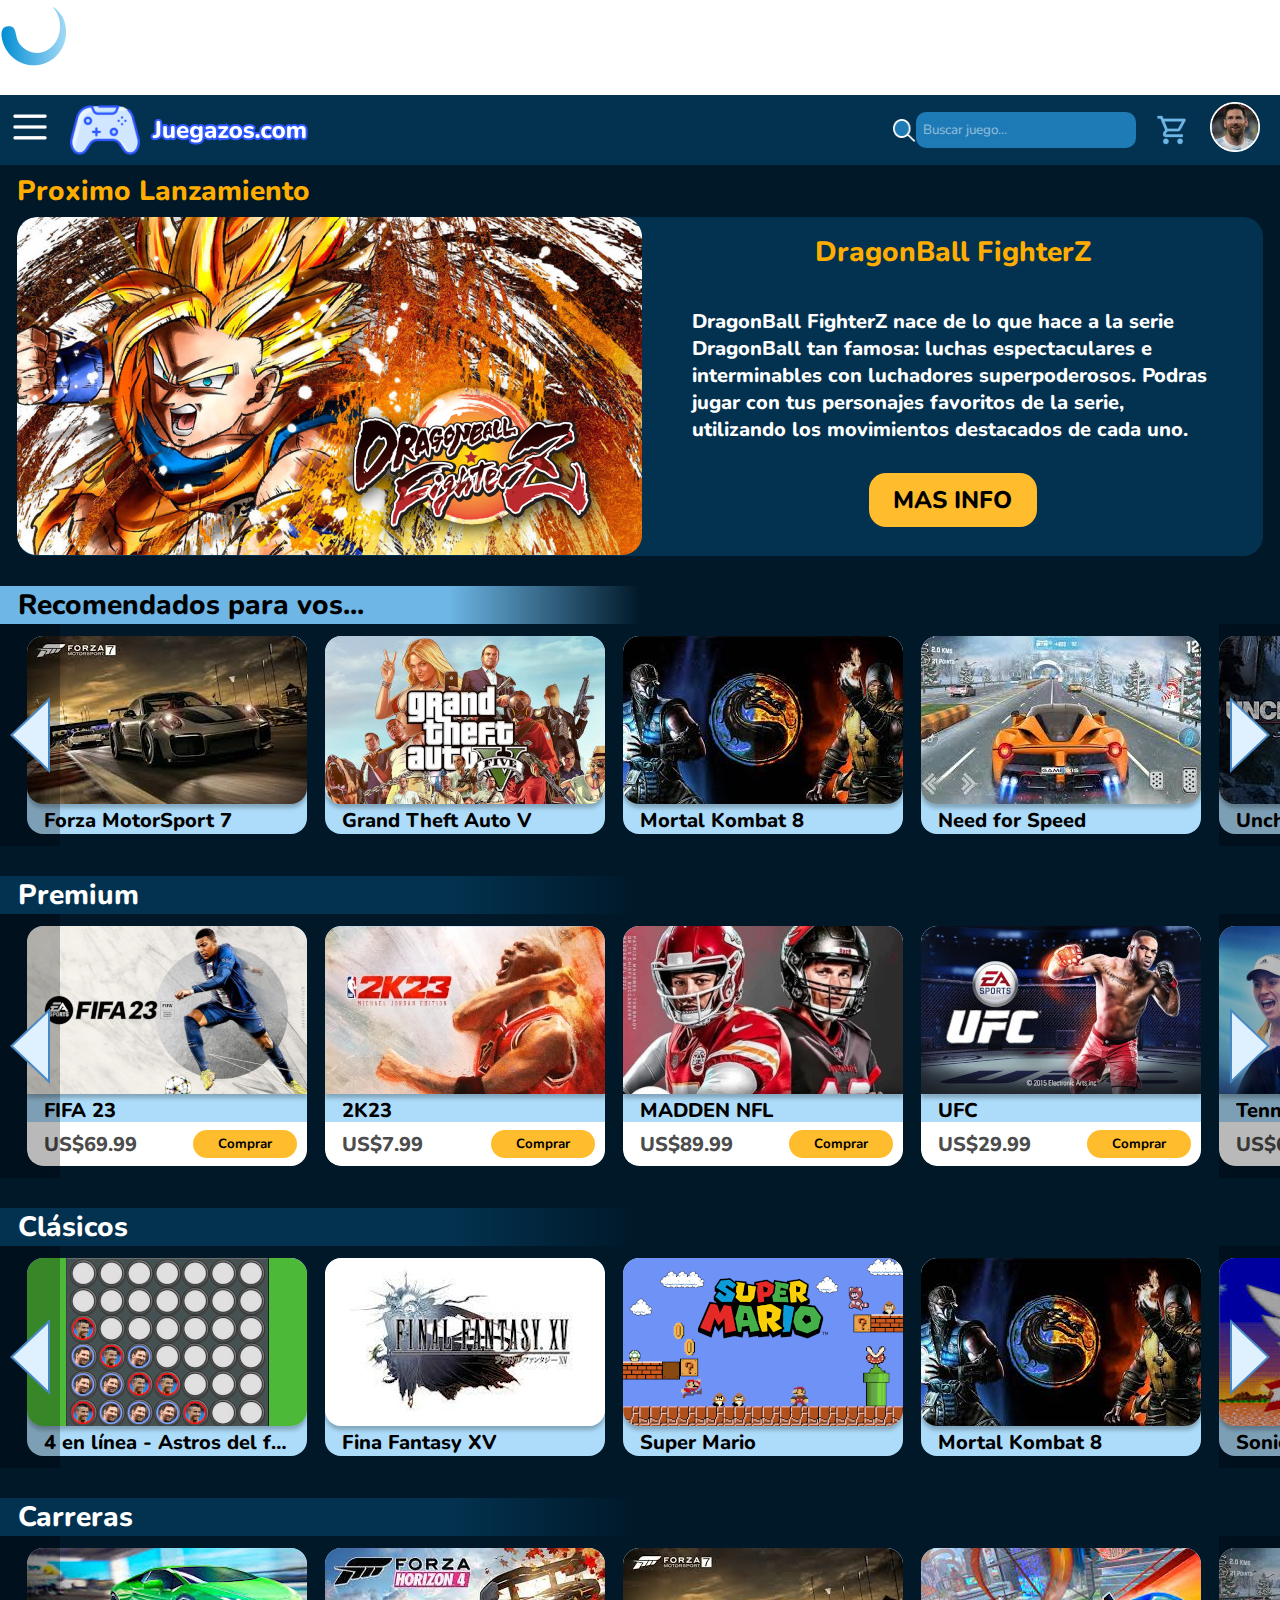
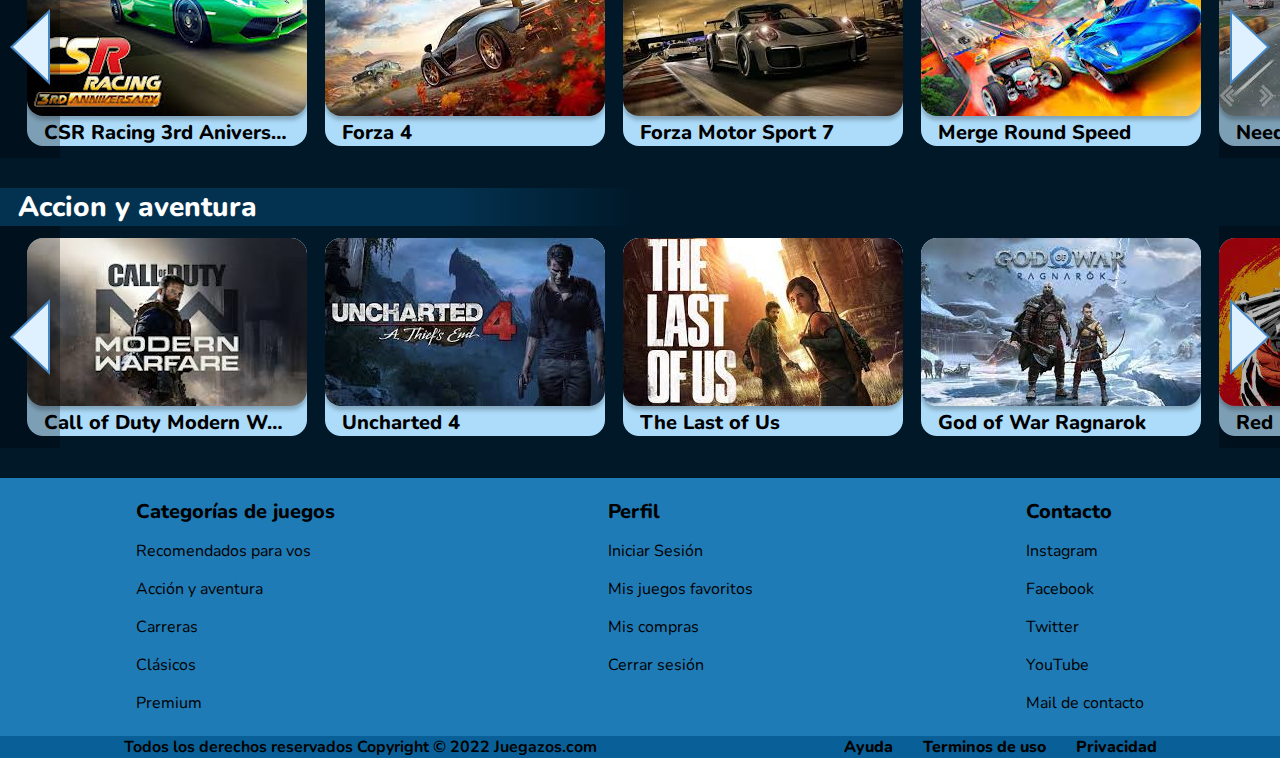
==== index.html @ 7a8e06b1 "Cambios" ====
<!DOCTYPE html>
<html lang="en">

<head>
    <meta charset="UTF-8">
    <meta http-equiv="X-UA-Compatible" content="IE=edge">
    <meta name="viewport" content="width=device-width, initial-scale=1.0">
    <link rel="stylesheet" href="css/style.css">
    <title>Juegazos</title>
</head>

<body>
    <div class="loadingScreen">

        <div class="loading">
            <img class="rotate" src="images/icons/icons8-loading-67.png">
            <div id="myProgress">
                <div id="myBar">0%</div>
            </div>
        </div>
    </div>
    <header>
        <div class="divHeader1">
            <div class="menuHamburguesa">
                <img class="mainmenubtn" src="images/icons/menuHamburguesa.png" alt="Menu Hamburguesa">
                <div class="menuHamburguesa-child hide">
                    <a href="#recomendados">Recomendados</a>
                    <a href="#premium">Premium</a>
                    <a href="#carreras">Carreras</a>
                    <a href="#clasicos">Clasicos</a>
                    <a href="#accion">Accion y aventura</a>
                    <a href="">2 jugadores</a>
                </div>
            </div>
            <img src="images/icons/logo.png" alt="logo de Juegazos" class="logo">
        </div>
        <div class="divHeader2">
            <div class="buscador">
                <img src="images/icons/lupa.png" alt="lupa">
                <form action="GET"><input type="text" placeholder="Buscar juego..."></form>
            </div>
            <img src="images/icons/carrito.png" alt="Carrito de compras">
            <div class="menuPerfil">
                <img class="imagenPerfil" src="images/icons/imagenperfil.png" alt="Imagen perfil">
                <div class="menuPerfil-child hide2">
                    <a>Ver Perfil</a>
                    <a>Mis favoritos</a>
                    <a>Mis compras</a>
                    <a>Cerrar Sesion</a>
                    <img class="imageRedes" src="images/icons/redesSociales.png" alt="">
                </div>
            </div>
        </div>
    </header>
    <div class="divBody">
        <section class="lanzamiento">
            <h1>Proximo Lanzamiento</h1>
            <div>
                <img src="images/DragonBall/DBinicio.png" alt="Dragon Ball portada de juego">
                <div class="contenidoLanzamiento">
                    <h1>DragonBall FighterZ</h1>
                    <h3>DragonBall FighterZ nace de lo que hace a la serie DragonBall tan famosa:
                        luchas espectaculares e interminables con luchadores superpoderosos.
                        Podras jugar con tus personajes favoritos de la serie,
                        utilizando los movimientos destacados de cada uno. </h3>
                    <a href="dragonball.html"><button class="btn-masinfo button">
                            <h2>MAS INFO</h2>
                        </button></a>
                </div>
            </div>
        </section>

        <section class="category recomendados" id="recomendados">
            <h1>Recomendados para vos...</h1>
            <div class="slider-wrapper">
                <div class="slide-arrow slide-arrow-prev">
                    <img src="images/left-arrow.png">
                </div>
                <div class="slide-arrow slide-arrow-next">
                    <img src="images/right-arrow.png">
                </div>
                <ul class="slides-container">
                    <li class="gameCard">
                        <img src="images/recomendados/forza7.jpg">
                        <h3>Forza MotorSport 7</h3>
                    </li>
                    <li class="gameCard">
                        <img src="images/recomendados/gta5.jpg">
                        <h3>Grand Theft Auto V</h3>
                    </li>
                    <li class="gameCard">
                        <img src="images/recomendados/mortalKombat8.jpg">
                        <h3>Mortal Kombat 8</h3>
                    </li>
                    <li class="gameCard">
                        <img src="images/recomendados/needForSpeed.jpg">
                        <h3>Need for Speed</h3>
                    </li>
                    <li class="gameCard">
                        <img src="images/recomendados/uncharted4.jpg">
                        <h3>Uncharted 4</h3>
                    </li>
                    <li class="gameCard">
                        <img src="images/recomendados/redDead2.jpg">
                        <h3>Red Dead Redemption 2</h3>
                    </li>
                    <li class="gameCard">
                        <img src="images/recomendados/sonicClassic.jpg">
                        <h3>Sonic Classic</h3>
                    </li>
                    <li class="gameCard">
                        <img src="images/recomendados/superMario.png">
                        <h3>Super Mario</h3>
                    </li>
                </ul>
            </div>
        </section>
        <section class="category" id="premium">
            <h1>Premium</h1>
            <div class="slider-wrapper">
                <div class="slide-arrow slide-arrow-prev">
                    <img src="images/left-arrow.png">
                </div>
                <div class="slide-arrow slide-arrow-next">
                    <img src="images/right-arrow.png">
                </div>
                <ul class="slides-container">
                    <li class="payGameCard">
                        <div class="gameCard">
                            <img src="images/premium/fifa23.jpeg">
                            <h3>FIFA 23</h3>
                        </div>
                        <div class="payInfo">
                            <h3 class="price">US$69.99</h3>
                            <button class="button buyButton smallBoldText">Comprar</button>
                        </div>
                    </li>
                    <li class="payGameCard">
                        <div class="gameCard">
                            <img src="images/premium/2k23.webp">
                            <h3>2K23</h3>
                        </div>
                        <div class="payInfo">
                            <h3 class="price">US$7.99</h3>
                            <button class="button buyButton smallBoldText">Comprar</button>
                        </div>
                    </li>
                    <li class="payGameCard">
                        <div class="gameCard">
                            <img src="images/premium/madenNFL.jpeg">
                            <h3>MADDEN NFL</h3>
                        </div>
                        <div class="payInfo">
                            <h3 class="price">US$89.99</h3>
                            <button class="button buyButton smallBoldText">Comprar</button>
                        </div>
                    </li>
                    <li class="payGameCard">
                        <div class="gameCard">
                            <img src="images/premium/ufc.jpg">
                            <h3>UFC</h3>
                        </div>
                        <div class="payInfo">
                            <h3 class="price">US$29.99</h3>
                            <button class="button buyButton smallBoldText">Comprar</button>
                        </div>
                    </li>
                    <li class="payGameCard">
                        <div class="gameCard">
                            <img src="images/premium/tennis.jpg">
                            <h3>Tennis Wordl Tour</h3>
                        </div>
                        <div class="payInfo">
                            <h3 class="price">US$64.99</h3>
                            <button class="button buyButton smallBoldText">Comprar</button>
                        </div>
                    </li>
                    <li class="payGameCard">
                        <div class="gameCard">
                            <img src="images/premium/tonyHawk.jpg">
                            <h3>Tony Hawk's Pro Skater</h3>
                        </div>
                        <div class="payInfo">
                            <h3 class="price">US$9.99</h3>
                            <button class="button buyButton smallBoldText">Comprar</button>
                        </div>
                    </li>
                    <li class="payGameCard">
                        <div class="gameCard">
                            <img src="images/premium/ridersRepublic.jpeg">
                            <h3>Riders Republic</h3>
                        </div>
                        <div class="payInfo">
                            <h3 class="price">US$69.99</h3>
                            <button class="button buyButton smallBoldText">Comprar</button>
                        </div>
                    </li>
                </ul>
            </div>
        </section>
        <section class="category" id="clasicos">
            <h1>Clásicos</h1>
            <div class="slider-wrapper">
                <div class="slide-arrow slide-arrow-prev">
                    <img src="images/left-arrow.png">
                </div>
                <div class="slide-arrow slide-arrow-next">
                    <img src="images/right-arrow.png">
                </div>
                <ul class="slides-container">
                    <a href="4enlinea.html">
                        <li class="gameCard">
                            <img src="images/clasicos/miniatura4linea.png">
                            <h3>4 en línea - Astros del futbol</h3>
                        </li>
                    </a>
                    <li class="gameCard">
                        <img src="images/clasicos/finalFantasyXV.jpg">
                        <h3>Fina Fantasy XV</h3>
                    </li>
                    <li class="gameCard">
                        <img src="images/clasicos/superMario.png">
                        <h3>Super Mario</h3>
                    </li>
                    <li class="gameCard">
                        <img src="images/clasicos/mortalKombat8.jpg">
                        <h3>Mortal Kombat 8</h3>
                    </li>
                    <li class="gameCard">
                        <img src="images/clasicos/sonicClassic.jpg">
                        <h3>Sonic Classic</h3>
                    </li>
                    <li class="gameCard">
                        <img src="images/clasicos/pacMan.jpg">
                        <h3>Pac-Man</h3>
                    </li>
                    <li class="gameCard">
                        <img src="images/clasicos/streetFighter2.jpg">
                        <h3>Street Fighter II</h3>
                    </li>
                    <li class="gameCard">
                        <img src="images/clasicos/superMarioB.png">
                        <h3>Super Mario Bros.</h3>
                    </li>
                </ul>
            </div>
        </section>
        <section class="category" id="carreras">
            <h1>Carreras</h1>
            <div class="slider-wrapper">
                <div class="slide-arrow slide-arrow-prev">
                    <img src="images/left-arrow.png">
                </div>
                <div class="slide-arrow slide-arrow-next">
                    <img src="images/right-arrow.png">
                </div>
                <ul class="slides-container">
                    <li class="gameCard">
                        <img src="images/carreras/csrRacing.jpg">
                        <h3>CSR Racing 3rd Aniversary</h3>
                    </li>
                    <li class="gameCard">
                        <img src="images/carreras/forza4.jpg">
                        <h3>Forza 4</h3>
                    </li>
                    <li class="gameCard">
                        <img src="images/carreras/forza7.jpg">
                        <h3>Forza Motor Sport 7</h3>
                    </li>
                    <li class="gameCard">
                        <img src="images/carreras/mergeRoundSpeed.jpg">
                        <h3>Merge Round Speed</h3>
                    </li>
                    <li class="gameCard">
                        <img src="images/carreras/needForSpeed.jpg">
                        <h3>Need For Speed</h3>
                    </li>
                    <li class="gameCard">
                        <img src="images/carreras/redLine.jpg">
                        <h3>Redline Rush</h3>
                    </li>
                    <li class="gameCard">
                        <img src="images/carreras/topSpeed.jpg">
                        <h3>Top Speed</h3>
                    </li>
                </ul>
            </div>
        </section>
        <section class="category" id="accion">
            <h1>Accion y aventura</h1>
            <div class="slider-wrapper">
                <div class="slide-arrow slide-arrow-prev">
                    <img src="images/left-arrow.png">
                </div>
                <div class="slide-arrow slide-arrow-next">
                    <img src="images/right-arrow.png">
                </div>
                <ul class="slides-container">
                    <li class="gameCard">
                        <img src="images/accion y aventura/codModern.jpg">
                        <h3>Call of Duty Modern Warfare</h3>
                    </li>
                    <li class="gameCard">
                        <img src="images/accion y aventura/uncharted4.jpg">
                        <h3>Uncharted 4</h3>
                    </li>
                    <li class="gameCard">
                        <img src="images/accion y aventura/theLastOfUs.jpg">
                        <h3>The Last of Us</h3>
                    </li>
                    <li class="gameCard">
                        <img src="images/accion y aventura/godOfWar.jpg">
                        <h3>God of War Ragnarok</h3>
                    </li>
                    <li class="gameCard">
                        <img src="images/accion y aventura/redDead2.jpg">
                        <h3>Red Dead Redemption II</h3>
                    </li>
                    <li class="gameCard">
                        <img src="images/accion y aventura/gta5.jpg">
                        <h3>Gran Theft Auto V</h3>
                    </li>
                    <li class="gameCard">
                        <img src="images/clasicos/superMario.png">
                        <h3>Super Mario</h3>
                    </li>
                </ul>
            </div>
        </section>

        <footer>
            <div class="div-footer1">
                <section class="colum">
                    <h3>Categorías de juegos</h3>
                    <ul>
                        <li><a href="index.html#recomendados">Recomendados para vos</a></li>
                        <li><a href="index.html#accion">Acción y aventura</a></li>
                        <li><a href="index.html#carreras">Carreras</a></li>
                        <li><a href="index.html#clasicos">Clásicos</a></li>
                        <li><a href="index.html#premium">Premium</a></li>
                    </ul>
                </section>
                <section class="colum">
                    <h3>Perfil</h3>
                    <ul>
                        <li><a>Iniciar Sesión</a></li>
                        <li><a>Mis juegos favoritos</a></li>
                        <li><a>Mis compras</a></li>
                        <li><a>Cerrar sesión</a></li>
                    </ul>
                </section>
                <section class="colum">
                    <h3>Contacto</h3>
                    <ul>
                        <li><a>Instagram</a></li>
                        <li><a>Facebook</a></li>
                        <li><a>Twitter</a></li>
                        <li><a>YouTube</a></li>
                        <li><a>Mail de contacto</a></li>
                    </ul>
                </section>
            </div>
            <section class="div-footer2">
                <p class="item1">Todos los derechos reservados Copyright © 2022 Juegazos.com</p>
                <ul class="item2">
                    <li><a class="normalBoldText">Ayuda</a></li>
                    <li><a class="normalBoldText">Terminos de uso</a></li>
                    <li><a class="normalBoldText">Privacidad</a></li>
                </ul>
            </section>
        </footer>
        <script type="text/javascript" src="js/carrousel.js"></script>
        <script type="text/javascript" src="js/burguerMenu.js"></script>
        <script type="text/javascript" src="js/menuPerfil.js"></script>
        <script type="text/javascript" src="js/loading.js"></script>
</body>

</html>
---- css/style.css ----
@font-face { font-family: nunito-regular;
	src: url('../fonts/Nunito-VariableFont_wght.ttf'); }

*{
	margin: 0;
	padding: 0;
	list-style: none;
	text-decoration: none;
	border: none;
	outline: none;
	font-family: nunito-regular;
    color: white;
}
:root{
    --primario: #096098;
    --primarioSombra1: #064873;
    --primarioSombra2: #033250;
    --primarioSombra3: #001828;
    --primarioLuz1: #1F7BB6;
    --primarioLuz2: #6DB6E6;
    --primarioLuz3: #ADDCFA;
    --secundario: #7B28B3;
    --secundarioSombra1: #5C0995;
    --secundarioSombra2: #410569;
    --secundarioSombra3: #1F0133;
    --secundarioLuz1: #8A41BB;
    --secundarioLuz2: #9B57C9;
    --secundarioLuz3: #E0C2F5;
    --acento: #FFBC2C;
    --acentoSombra1: #FFAE00;
    --acentoSombra2: #C18400;
    --acentoSombra3: #674700;
    --acentoLuz1: #FFC341;
    --acentoLuz2: #FFD986;
    --acentoLuz3: #FFE6B0;
    --logo: #2E58FF;
    --textLink: #8AB3FD;
}


.backgoundColorPrimary{
    background-color: var(--primarioSombra3);
}


h1, h2, h3, .normalBoldText, .smallBoldText{
    font-weight: 800;
}

p, h1, .normalBoldText{
    color: white;
}

h1{
    font-size: 28px;
}
h2{
    font-size: 24px;
}
h3{
    font-size: 20px;
}
.normalText, .normalBoldText{
    font-size: 16px;
}
.normalText{
    font-weight: 600;
}
a:hover{
    text-decoration: underline;
}
.logo{
    width: 250px;
}
.divBody{
    background-color: var(--primarioSombra3);
}
.flex{
    display: flex;
}
.flex-column{
    display: flex;
    flex-direction: column;
}

header, .breadcrum, .section-box{
    background-color: var(--primarioSombra2);
}



/*HEADER*/

header{
    width: 100%;
    display: flex;
    justify-content: space-between;
    align-items: center;
    background-color: var(--primarioSombra2);
}

.mainmenubtn {
    color: white;
    border: none;
    cursor: pointer;
}

.menuHamburguesa-child {
    display: flex;
    flex-direction: column;
    position: absolute;
    top: 70px; left: 0px;
    align-items: center;
    background-color: var(--primarioSombra1);
    min-width: 200px;
    width: 300px;
    height: 375px;
}

.menuHamburguesa-child a {
    text-align: center;
    width: 85%;
    background-color: var(--primarioLuz2);
    margin: 5px;
    color: black;
    padding: 15px;
    text-decoration: none;
    display: block;
}
.menuHamburguesa-child > a:hover{
    filter: brightness(1.20);
}
/*----PERFIL----*/
.imagenPerfil{
    cursor: pointer;
}
.imageRedes{
    width: 285px;
    margin-top: 10px;
    margin-bottom: 5px;
}

.menuPerfil-child {
    display: flex;
    flex-direction: column;
    position: absolute;
    top: 70px; left: 1050px;
    align-items: center;
    background-color: var(--primarioSombra1);
    width: 300px;
    height: 315px;
}

.menuPerfil-child a {
    text-align: center;
    width: 85%;
    background-color: var(--primarioLuz2);
    margin: 5px;
    color: black;
    padding: 15px;
    text-decoration: none;
    display: block;
}
.menuPerfil-child > a:hover{
    filter: brightness(1.20);
}

.divHeader1{
    margin-left: 10px;
    display: flex;
    align-items: center;
    column-gap: 20px;
}

.divHeader2{
    width: 482px;
    display: flex;
    justify-content: flex-end;
    align-items: center;
    color: var(--primarioLuz2);
}
.divHeader2 > div, .divHeader2 > img{
    padding-right: 20px;
}
.imagenPerfil{
    width: 50px;
}

.buscador > img{
    width: 23px;
    height: 23px;
}
.buscador{
    display: flex;
    align-items: center;
}
input{
    width: 220px;
    height: 36px;
    background-color: var(--primarioLuz1);
    border-radius: 10px;
}
input::placeholder{
    size: 16px;
    font: bold;
    color: #ffffff;
    opacity: 0.5;
    padding: 7px;
}
input:focus::placeholder{
    color: transparent;
}

header > img {
    margin-left: 17px;
}

/*SECTION LANZAMIENTO*/
.lanzamiento{
    margin: 0px 17px 17px 17px;
}
.lanzamiento h1{
    padding: 7px 0px 7px 0px;
    color: var(--acentoSombra1);
}

.lanzamiento div{
    display: flex;
}
.lanzamiento img{
    background-color: var(--primarioSombra2);
    border-radius: 20px 0px 0px 20px;
}

.contenidoLanzamiento{
    background-color: var(--primarioSombra2);
    display: flex;
    flex-direction: column;
    justify-content: center;
    align-items: center;
    row-gap: 30px;
    border-radius: 0px 20px 20px 0px;
}
.contenidoLanzamiento h3{
    padding-left: 50px;
    padding-right: 50px;
}

.button{
    height: fit-content;
    color: black;
    font-weight: bolder;
    background-color: var(--acento);
    border-radius: 16px;
    padding: 5px 25px 5px 25px;
}
button:hover{
    background-color: var(--acentoLuz3);
    cursor: pointer;
}
a:hover{
    cursor: pointer;
}

.btn-masinfo{
    padding: 0px;
    width: 168px;
    height: 54px;
    border-radius: 17px;
    margin-bottom: 20px;
}

button h2{
    color: black;
}

/*RECOMENDADOS*/
.category h1{
    padding-left: 18px;
    background: linear-gradient(90deg, rgba(3,50,80,1) 35%, rgba(0,24,40,1) 50%);
}
.category, .lanzamiento{
    margin-bottom: 30px;
}
.recomendados h1{
    color: black;
    padding-left: 18px;
    background: linear-gradient(90deg, var(--primarioLuz2) 35%, rgb(0,24,40,1) 50%);
}
/*CARRUSELES*/
.carrusel{
    display: flex;
}

.carrusel div, .slides-container{
    padding: 12px 18px 12px 18px;
}

.section-box{
    display: flex;
    margin: 0px 16px 16px 16px;
}

#game-window{
    display: flex;
}

.game-description{
    justify-content: space-between;
    margin: 20px;
}

.game-description .title{
    margin-bottom: 10px;
}
.actualRaiting{
    display: flex;
    flex-direction: column;
    align-items: center;
    justify-content: center;
    width:35%;
    height: 80px;
    background-color: var(--primarioLuz1);
}
.actualRaiting p{
    color: var(--primarioLuz3)
}
.actualRaiting img{
    margin-left: 10px;
}



.raitingSection, .raitingButtons div{
    display: flex;
    width: 100%;
}
.raitingSection{
    margin-top: 20px;
}
.raitingSection img, .actualRaiting img{
    width: 28px;
    height: 28px;
}

.raitingButtons{
    display: flex;
    width:65%;
    flex-direction: column;
    align-items: center;
    margin-top: 5px;
}
.raitingButtons div{
    justify-content: center;
}
.raitingButtons img{
    margin: 5px;
}
.raitingButtons img:hover{
    margin: 5px;
}

.iconButton{
    display: flex;
    align-items: center;
    background-color: var(--primarioSombra2);
}
.iconButton img{
    width: 30px;
    height: 30px;
}

.game-description .descriptionButtons{
    display: flex;
    width: 100%;
    justify-content: space-around;
    margin-bottom: 10px;
}

/*FOOTER*/
footer{
    color: black;
    background-color: var(--primarioLuz1);
    width: 100%;
    height: 280px;
    display: flex;
    flex-direction: column;
    justify-content: space-between;
}

footer .div-footer1{
    color: black;
    margin-top: 20px;
    display: flex;
    justify-content: space-around;
}

footer .normalBoldText{
    color: black;
}

.div-footer1 section{
    display: flex;
    flex-direction: column;
    row-gap: 15px;
}

.div-footer1 section ul{
    display: flex;
    flex-direction: column;
    row-gap: 16px;
}

.div-footer2{
    display: flex;
    justify-content: space-around;
    background-color: var(--primario);
}
.item1{
    font-weight: bold;
    color: black;
}
.item2{
    display: flex;
    column-gap: 30px;
    color: black;
}
footer a, footer h3{
    color: black;
}

/*--------PAGINA DB------------*/

.textShadow{
    text-shadow: 2px 5px 10px black ;
}
.textShadow > h1{
    text-shadow: 5px 5px 5px black ;
    text-shadow: rgb(255, 0, 0) 5px 0 15px;
    margin-left: 10px;
}
.nebulosaFondo{
    background-image: url("../images/DragonBall/Nebulosa.png");
    background-repeat: no-repeat;
    background-attachment: fixed;
    background-size: auto 900px;
    display: flex;
    flex-direction: column;
    justify-content: center;
    align-items: center;
    font-weight: 900;
    text-shadow: black 2px 0 10px;
}
.btnReservar{
    background-color: var(--acento);
    border-radius: 17px;
    width: 168px;
    height: 54px;
    margin-bottom: 20px;
}
.logoJuego{
    margin-top: 20px;
}
.temporizador{
    display: flex;
    justify-content: center;
    align-items: center;
    column-gap: 45px;
    margin-top: 5px;
    margin-bottom: 5px;
}
.itemsTemporizador{
    display: flex;
    flex-direction: column;
    justify-content: center;
    align-items: center;
    
}
.itemsTemporizador > p{
    font-size: 64px; 
    text-shadow: 5px 5px 5px black;
}
.disponible h3, .itemsTemporizador > h1, .nebulosaFondo > h1{ 
    text-shadow: 5px 5px 5px black;
}

.numeros{
    font-size: 48px;
    padding: 0px 47px 0px 0px;
}
.imagenes{
    display: flex;
    justify-content: center;
    align-items: center;
}

.content-imagenes{
    width: 1000px;
    height: 550px;
    margin: 15px 0 15px 0;
    position: relative;
    background: url(../images/DragonBall/imagenCarrusel.png) repeat-x;
    animation: imagenes 10s steps(5) infinite;
}

.content-imagenes:hover{
    animation-play-state: paused;
    filter: brightness(1.10);
}

@keyframes imagenes {
    0% {background-position: 0;}
    100% {background-position: -5000px;}
}


.disponible{
    display: flex;
    justify-content: center;
    align-items: center;
    column-gap: 15px;
    padding-bottom: 20px;
}

.sectionImagenes{
    margin-bottom: 10px;
}
.divImagenes > img{
    margin-top: 15px;
}
.descripcion{
    display: flex;
    flex-direction: column;
    justify-content: center;
    align-items: center;
    margin: 0px 10px 30px 10px;
    row-gap: 15px;
}
.historia{
    display: flex;
    flex-direction: column;
    margin: 15px 10px 30px 10px;
    row-gap: 15px;
}

.divImagenes > img{
    width: 1000px;
}
.divImagenes{
    display: flex;
    justify-content: center;
}

.features{
    margin: 20px 10px 20px 10px;
}
.features > div{
    display: flex;
    flex-direction: column;
    align-items: center;
}
.feature, .feature2{
    width: 1050px;
    height: 315;
    display: flex;
    justify-content: center;
    margin: 20px 10px 40px 10px;
}
.feature h1, .feature2 h1{
    text-shadow: rgb(0, 0, 255) 4px 1px 5px;
}
.feature:hover, .feature2:hover{
    -webkit-transform: scale(1.1);
    transform: scale(1.1);
    -webkit-box-shadow: 0px 0px 20px rgba(255,255,255,0.8);
    -moz-box-shadow: 0px 0px 20px rgba(255,255,255,0.8);
    box-shadow: 0px 0px 20px rgba(255,255,255,0.8);
}
/*.feature{
    border-style: outset;
}
.feature2{
    border-style: inset;
}*/

.divContenido{
    display: flex;
    flex-direction: column;
    align-items: center;
    margin: 20px;
    row-gap: 40px;
}

.imagenFondo{
    background-image: url("../images/DragonBall/imagenFondo.png");
    background-repeat: no-repeat;
    background-attachment: fixed;
    background-size: 1366px;
    height: 2800px;
}
.descripcion, .historia{
    max-width: 1280px;
}

.historia, .features, .personajes{
    margin-top: 50px;
    margin-bottom: 70px;
}

/* ---------GAMECARD--------- */
.gameCard, .payGameCard{
    display: flex;
    flex-direction: column;
    min-width: 280px;
    max-height: 240px;
    overflow: hidden;
}
.gameCard{
    background-color: var(--primarioLuz3);
}
li.gameCard, .payGameCard{
    margin-left: 9px;
    margin-right: 9px;
    border-radius: 16px;
}
li.gameCard:hover{
    filter:brightness(1.4);
}
.gameCard img{
    border-radius: 16px;
    box-shadow: 0px 4px 4px 0px rgba(0, 0, 0, 0.25);
}
.gameCard h3{
    display: block;
    color: black;
    width: 244px;
    margin-left: 17px;
    text-overflow: ellipsis;
    overflow: hidden;
    display: inline-block;
    white-space:nowrap;
    margin-top: 3px;
}
.payGameCard .payInfo{
    display: flex;
    justify-content: space-between;
    align-items: center;
    width: 253px;
    height: 44px;
    background-color: white;
    border-radius: 0px 0px 16px 16px;
    padding-left: 17px;
    padding-right: 17px;
}
.payGameCard .gameCard img{
    border-radius: 16px 16px 0px 0px;
}
.payGameCard .price{
    color:#4C4C4C;
}
 /* -----CARRUSEL PERSONAJES -------*/

.personaje{
    -webkit-transition: all 0.7s ease;
    transition: all 0.7s ease;
}
.personaje:hover{
    -webkit-transform:scale(1.3);
    transform: scale(1.2);
    -webkit-box-shadow: 0px 0px 20px rgba(255,255,255,0.8);
    -moz-box-shadow: 0px 0px 20px rgba(255,255,255,0.8);
    box-shadow: 0px 0px 20px rgba(255,255,255,0.8);
    text-shadow: rgb(0, 0, 255) 4px 1px 5px;
}

.contenidoPersonaje > h1{
    align-self: center;
}
.personajes{
    display: flex;
    flex-direction: column;
    row-gap: 20px;
    margin: 20px 0px 10px 0px;
    height: 550px;
} 
.personajes > img{
    width: 200px;
    height: 420px;
}
.personaje{
    display: flex;
    column-gap: 50px;
    margin: 50px;
    width: 500px;
    padding: 20px;
}
.goku{
    margin-left: 110px;
}
.gohan{
    margin-left: 20px;
}
.beerus{
    margin-right: 20px;
}
.contenidoPersonaje{
    display: flex;
    flex-direction: column;
    justify-content: space-evenly;
    padding-right: 20px;
    width: 200px;
}

.slider-wrapper-personajes {
    position: relative;
    overflow: hidden;
}
.slides-container-personajes {
    height: 100%;
    display: flex;
    overflow: hidden;
    scroll-behavior: smooth;
    column-gap: 5px;
    color: black;
}

/* ---------CARRUSEL--------- */

.slider-wrapper {
    position: relative;
    overflow: hidden;
}


.slides-container {
    height: 100%;
    display: flex;
    overflow: hidden;
    scroll-behavior: smooth;
}


.slide-arrow {
    height: 100%;
    position: absolute;
    align-items: center;
    z-index: 1;
    display: flex;
    margin: auto;
    padding-left: 10px;
    padding-right: 10px;
    background-color: rgba(0, 0, 0, 0.276);
    border: none;
    cursor: pointer;
    transition: opacity 100ms;
}
.slide-arrow-prev {
    left: 0;
}
.slide-arrow-next {
    right: 0;
}
.breadcrum{
    display: flex;
    margin-top: 10px;
    margin-bottom: 10px;
    align-items: center;
    height: 34px;
    padding-left: 39px;
}

.breadcrum, .breadcrum a{
    color: var(--primarioLuz2);
}
.breadcrum a:hover{
    text-decoration: underline;
}
.gameInfo, .seccionComentarios{
    padding: 16px;
}
.gameInfo section{
    margin-bottom: 15px;
}
.gameInfo h2{
    margin-bottom: 8px;
}
.gameInfo section p, .gameInfo a{
    margin-left: 10px;
}
.gameMedia{
    width: fit-content;
    padding: 10px 10px 5px 10px;
    background-color: rgba(0, 0, 0, 0.20);
}

.seccionComentarios h2{
    margin-bottom: 10px;
}
.listaComentarios{
    margin-left: 15px;
}
.listaComentarios li, .listaComentarios .infoComentario, .listaComentarios textarea{
    padding: 10px;
    border-radius: 10px;
}
.listaComentarios li, .seccionComentarios textarea{
    background-color: #D9D9D9;
}
.listaComentarios li{
    margin-bottom: 20px;
}
.listaComentarios li div{
    display: flex;
    align-items: center;
    background-color: var(--primario);
    border-radius: 10px;
}

.listaComentarios .mensaje{
    color: black;
    margin-left: 10px;
}
.infoComentario div{
    margin-left: 10px;
    width: 100%;
    display: flex;
    justify-content: space-between;
}
.seccionComentarios button{
    padding: 10px 30px 5px 30px;
    margin-left: 50px;
}
.formComentario{
    display:flex;
    align-items: flex-end;
}
.formComentario textarea{
    width: 1015px;
    height: 131px;
    resize: none;
    border-radius: 10px;
}
.hide {
    visibility: hidden;
}
.hide2{
    visibility: hidden;
}
.text{
    padding: 5px 0 0 5px;
    color: black;
}

@media only screen and (max-width: 600px){
    .lanzamiento div{
        display: flex;
        flex-direction: column;
    }
    .lanzamiento img{
        background-color: var(--primarioSombra2);
        border-radius: 20px 20px 0px 0px;
        max-height: 240px;
    }
    .contenidoLanzamiento{
        border-radius: 0px 0px 20px 20px;
    }
    /*.slides-container {
        margin-left: 35px;
        margin-right: 35px;
    }*/
    /*.slide-arrow {
        padding-left: 0px;
        padding-right: 0px;
    }*/
    .slide-arrow img{
        height: 60px;
    }
    .category h1{
        background: linear-gradient(90deg, rgba(3,50,80,1) 35%, rgba(0,24,40,1) 70%);
    }
    .recomendados h1{
        color: black;
        padding-left: 18px;
        background: linear-gradient(90deg, var(--primarioLuz2) 35%, rgb(0,24,40,1) 70%);
    }
    footer{
        height: auto;
        width: auto;
    }
    .div-footer1{
        flex-direction: column;
        height: auto;
        width: auto;
        margin: 20px;
    }

    .div-footer1 section{
        row-gap: 10px;
    }

    .div-footer1 section ul{
        align-items: flex-start;
        row-gap: 12px;
        margin: 10px;
        margin-bottom: 20px;
    }
    .div-footer1 li{
        text-align: end;
    }
    .div-footer2{
        flex-direction: column;
        align-items: center;
    }
    .div-footer2 .item1, .div-footer2 .item2{
        margin: 10px 20px 0px 20px;
    }
    .div-footer2 .item2{
        margin-bottom: 10px;
    }
    .divHeader1{
        margin-left: 5px;
        column-gap: 10px;
    }
    .divHeader2 > div, .divHeader2 > img{
        padding-right: 10px;
    }
    .buscador > img{
        width: 20px;
        height: 20px;
    }
    input{
        width: 150px;
        height: 30px;
        border-radius: 8px;
    }
    input::placeholder{
        padding: 5px;
    }
}
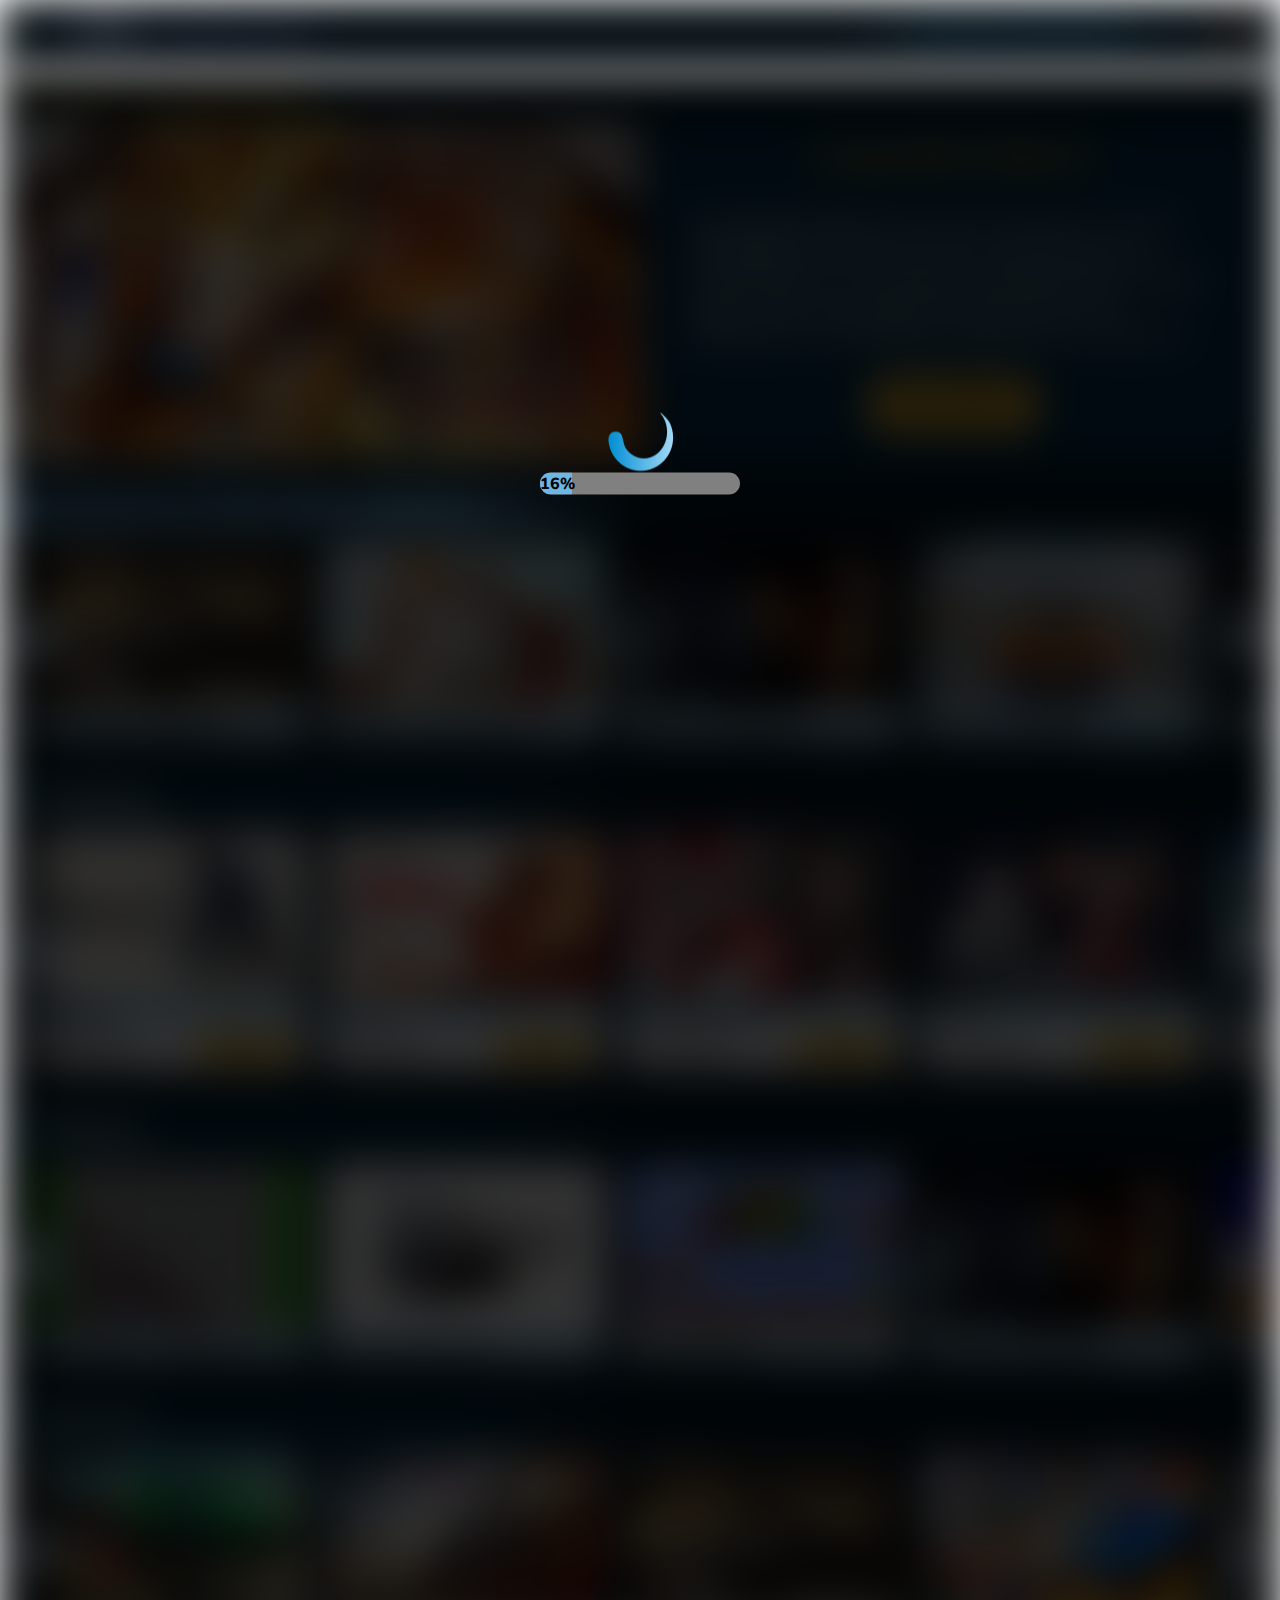
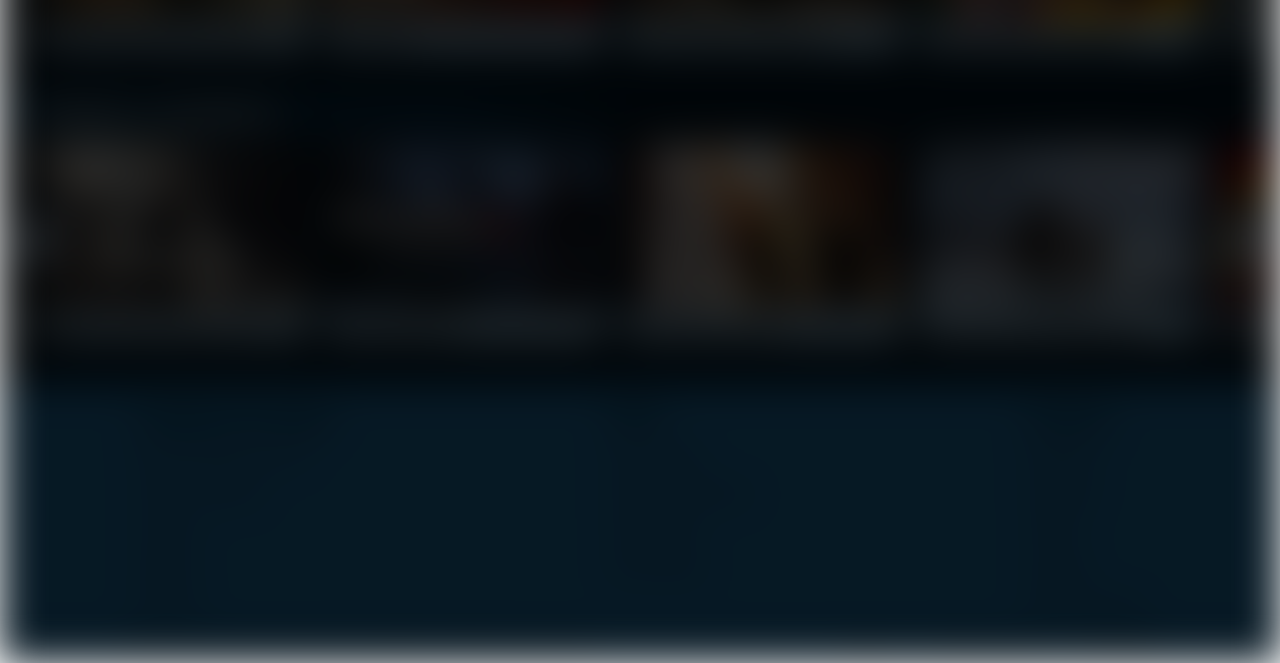
==== commit 97da3ce8: "Se mejoro el ring de carga" ====
--- a/index.html
+++ b/index.html
@@ -11,15 +11,14 @@
 
 <body>
     <div class="loadingScreen">
-
         <div class="loading">
             <img class="rotate" src="images/icons/icons8-loading-67.png">
             <div id="myProgress">
-                <div id="myBar">0%</div>
+                <div id="myBar" class="normalBoldText">0%</div>
             </div>
         </div>
     </div>
-    <header>
+    <header class="ultrablur">
         <div class="divHeader1">
             <div class="menuHamburguesa">
                 <img class="mainmenubtn" src="images/icons/menuHamburguesa.png" alt="Menu Hamburguesa">
@@ -42,7 +41,7 @@
             <img src="images/icons/carrito.png" alt="Carrito de compras">
             <div class="menuPerfil">
                 <img class="imagenPerfil" src="images/icons/imagenperfil.png" alt="Imagen perfil">
-                <div class="menuPerfil-child hide2">
+                <div class="menuPerfil-child hide">
                     <a>Ver Perfil</a>
                     <a>Mis favoritos</a>
                     <a>Mis compras</a>
@@ -52,7 +51,7 @@
             </div>
         </div>
     </header>
-    <div class="divBody">
+    <div class="divBody ultrablur">
         <section class="lanzamiento">
             <h1>Proximo Lanzamiento</h1>
             <div>
@@ -373,6 +372,7 @@
         <script type="text/javascript" src="js/burguerMenu.js"></script>
         <script type="text/javascript" src="js/menuPerfil.js"></script>
         <script type="text/javascript" src="js/loading.js"></script>
+    </div>
 </body>
 
 </html>--- a/css/style.css
+++ b/css/style.css
@@ -194,11 +194,15 @@
     display: flex;
     align-items: center;
 }
+.buscador form{
+    margin-left: 10px;
+}
 input{
     width: 220px;
     height: 36px;
     background-color: var(--primarioLuz1);
     border-radius: 10px;
+    padding-left: 10px;
 }
 input::placeholder{
     size: 16px;
@@ -276,7 +280,7 @@
 
 /*RECOMENDADOS*/
 .category h1{
-    padding-left: 18px;
+    padding-left: 38px;
     background: linear-gradient(90deg, rgba(3,50,80,1) 35%, rgba(0,24,40,1) 50%);
 }
 .category, .lanzamiento{
@@ -284,7 +288,6 @@
 }
 .recomendados h1{
     color: black;
-    padding-left: 18px;
     background: linear-gradient(90deg, var(--primarioLuz2) 35%, rgb(0,24,40,1) 50%);
 }
 /*CARRUSELES*/
@@ -843,12 +846,57 @@
 .hide {
     visibility: hidden;
 }
-.hide2{
-    visibility: hidden;
+.ultrablur {
+    filter: blur(20px) brightness(20%);
 }
 .text{
     padding: 5px 0 0 5px;
     color: black;
+}
+.loadingScreen{
+    width: 100%;
+    height: 100%;
+    position: absolute;
+    z-index: 2;
+}
+.loading{
+    display: flex;
+    align-items: center;
+    flex-direction: column;
+    position: absolute;
+    left: 50%;
+    top: 50%;
+    z-index: 2;
+    transform: translate(-50%,-50%);
+}
+
+#myProgress {
+    width: 200px;
+    background-color: grey;
+    overflow: hidden;
+    border-radius: 100px;
+  }
+
+#myBar{
+    width: 1%;
+    height: 100%;
+    background-color: var(--primarioLuz2);
+    text-align: center;
+    color: black;
+}
+
+.rotate {
+    animation: rotation 2s infinite linear;
+    left: 50%;
+  }
+
+  @keyframes rotation {
+  from {
+    transform: rotate(0deg);
+  }
+  to {
+    transform: rotate(359deg);
+  }
 }
 
 @media only screen and (max-width: 600px){
@@ -936,4 +984,35 @@
     input::placeholder{
         padding: 5px;
     }
-}+
+    header{
+        flex-direction: column;
+        padding-bottom: 10px;
+    }
+    .divHeader1, .divHeader2{
+        width: 100%;
+    }
+    .divHeader1{
+        justify-content: space-around;
+    }
+    .divHeader2{
+        justify-content: space-around;
+    }
+    .divHeader2 .carrito{
+        margin-left: 10px;
+    }
+    input{
+        width: 100%;
+    }
+    .buscador img{
+        display: none;
+    }
+    .category h1{
+        padding-left: 15px;
+        background: linear-gradient(90deg, rgba(3,50,80,1) 35%, rgba(0,24,40,1) 95%);
+    }
+    .recomendados h1{
+        width: 100%;
+        background: linear-gradient(90deg, var(--primarioLuz2) 35%, rgb(0,24,40,1) 95%);
+    }
+}
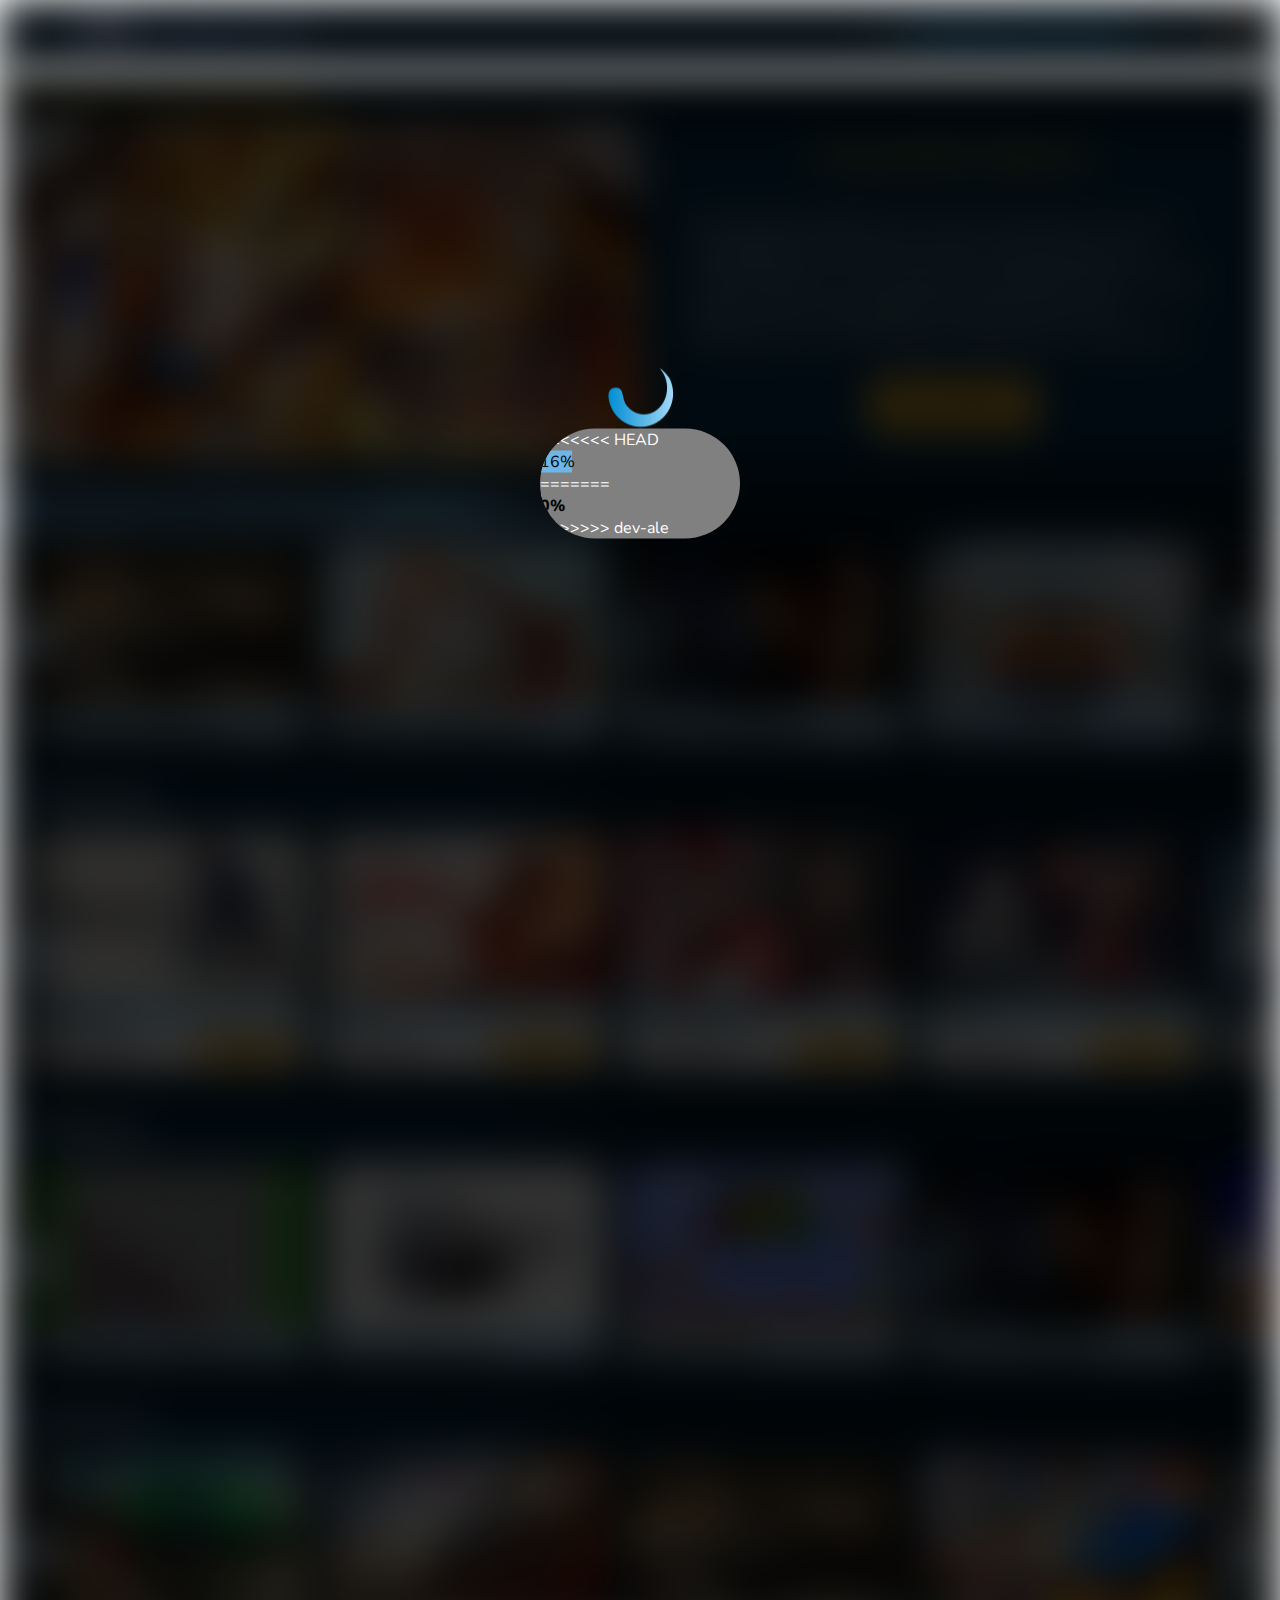
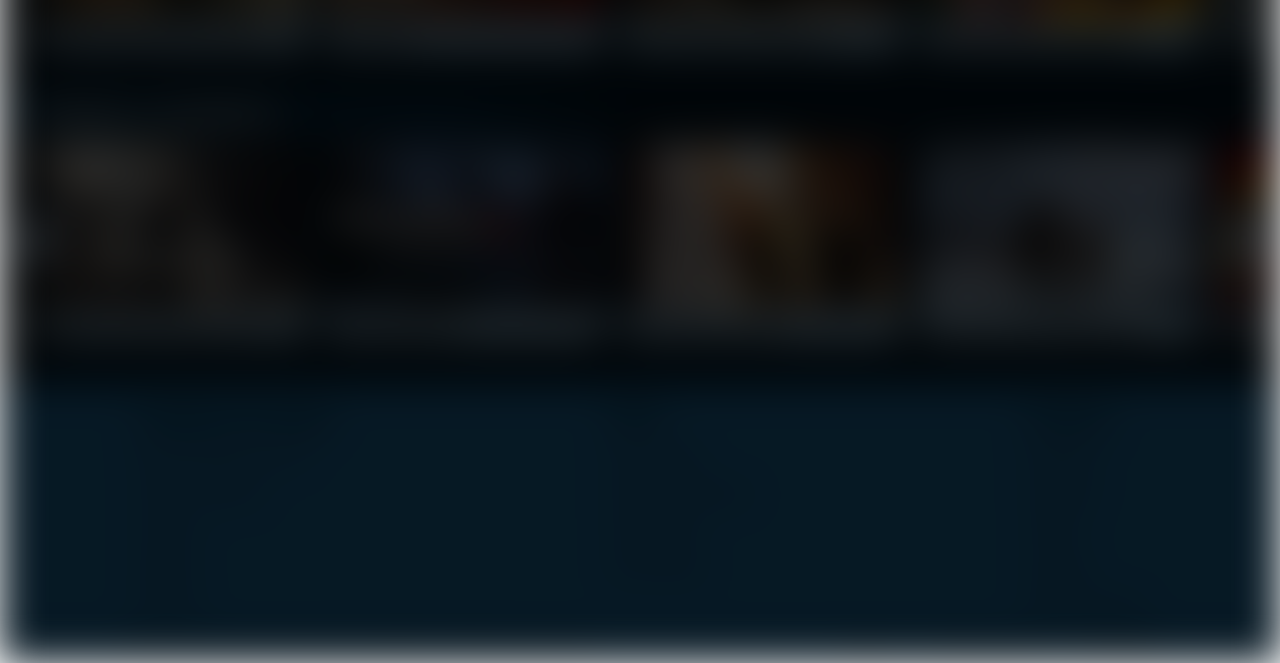
==== commit 4a28c4f0: "Merge branch 'dev-ale' into gh-pages" ====
--- a/index.html
+++ b/index.html
@@ -14,7 +14,11 @@
         <div class="loading">
             <img class="rotate" src="images/icons/icons8-loading-67.png">
             <div id="myProgress">
+<<<<<<< HEAD
+                <div id="myBar">0%</div>
+=======
                 <div id="myBar" class="normalBoldText">0%</div>
+>>>>>>> dev-ale
             </div>
         </div>
     </div>
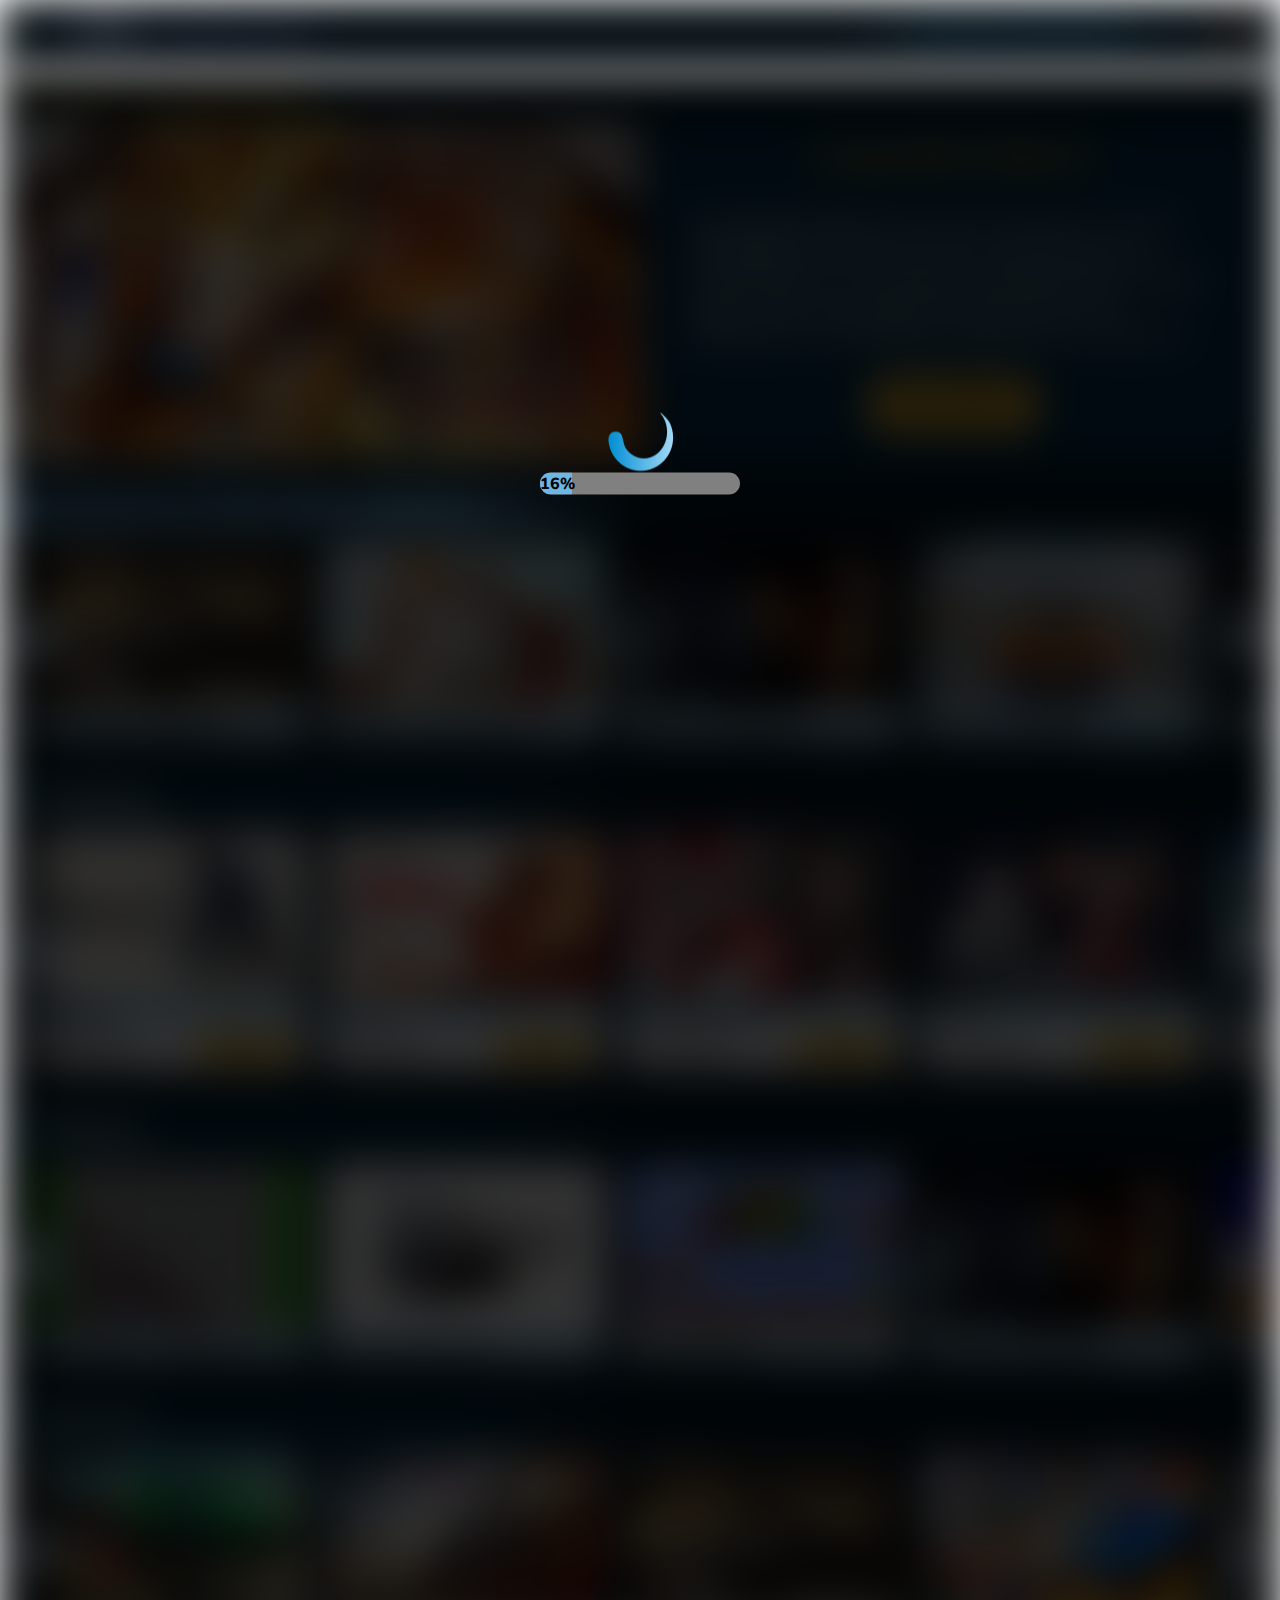
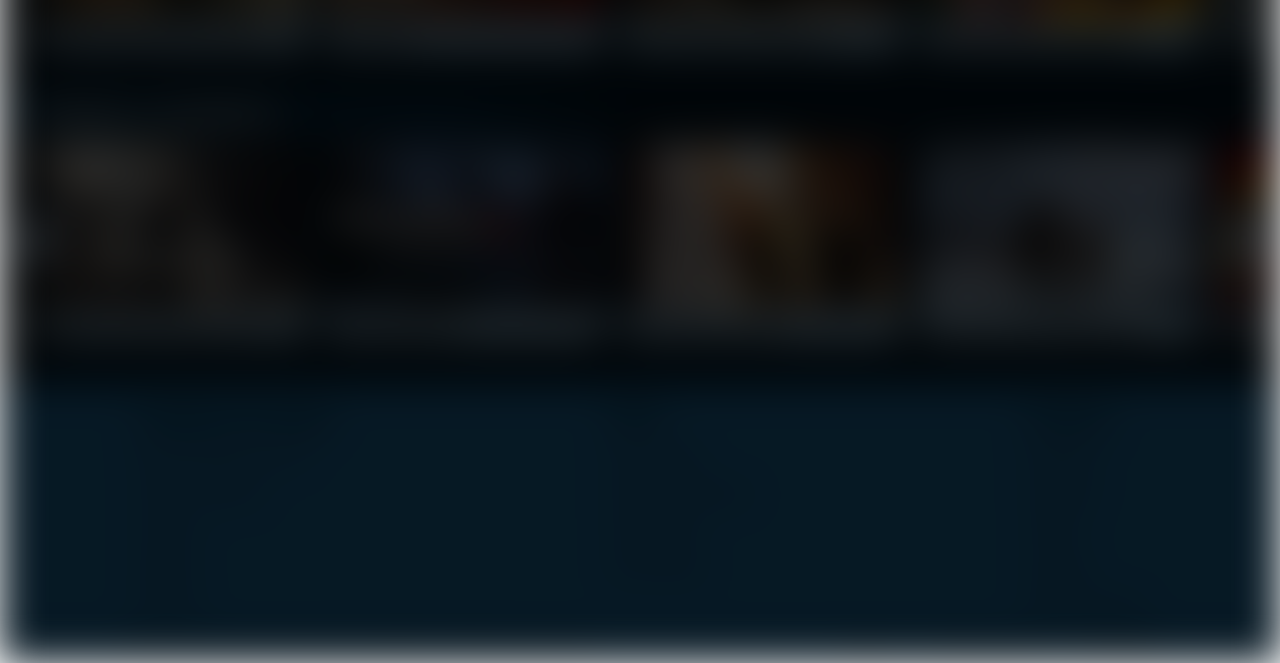
==== commit 958e3858: "Se corrigio el index" ====
--- a/index.html
+++ b/index.html
@@ -14,11 +14,7 @@
         <div class="loading">
             <img class="rotate" src="images/icons/icons8-loading-67.png">
             <div id="myProgress">
-<<<<<<< HEAD
-                <div id="myBar">0%</div>
-=======
                 <div id="myBar" class="normalBoldText">0%</div>
->>>>>>> dev-ale
             </div>
         </div>
     </div>
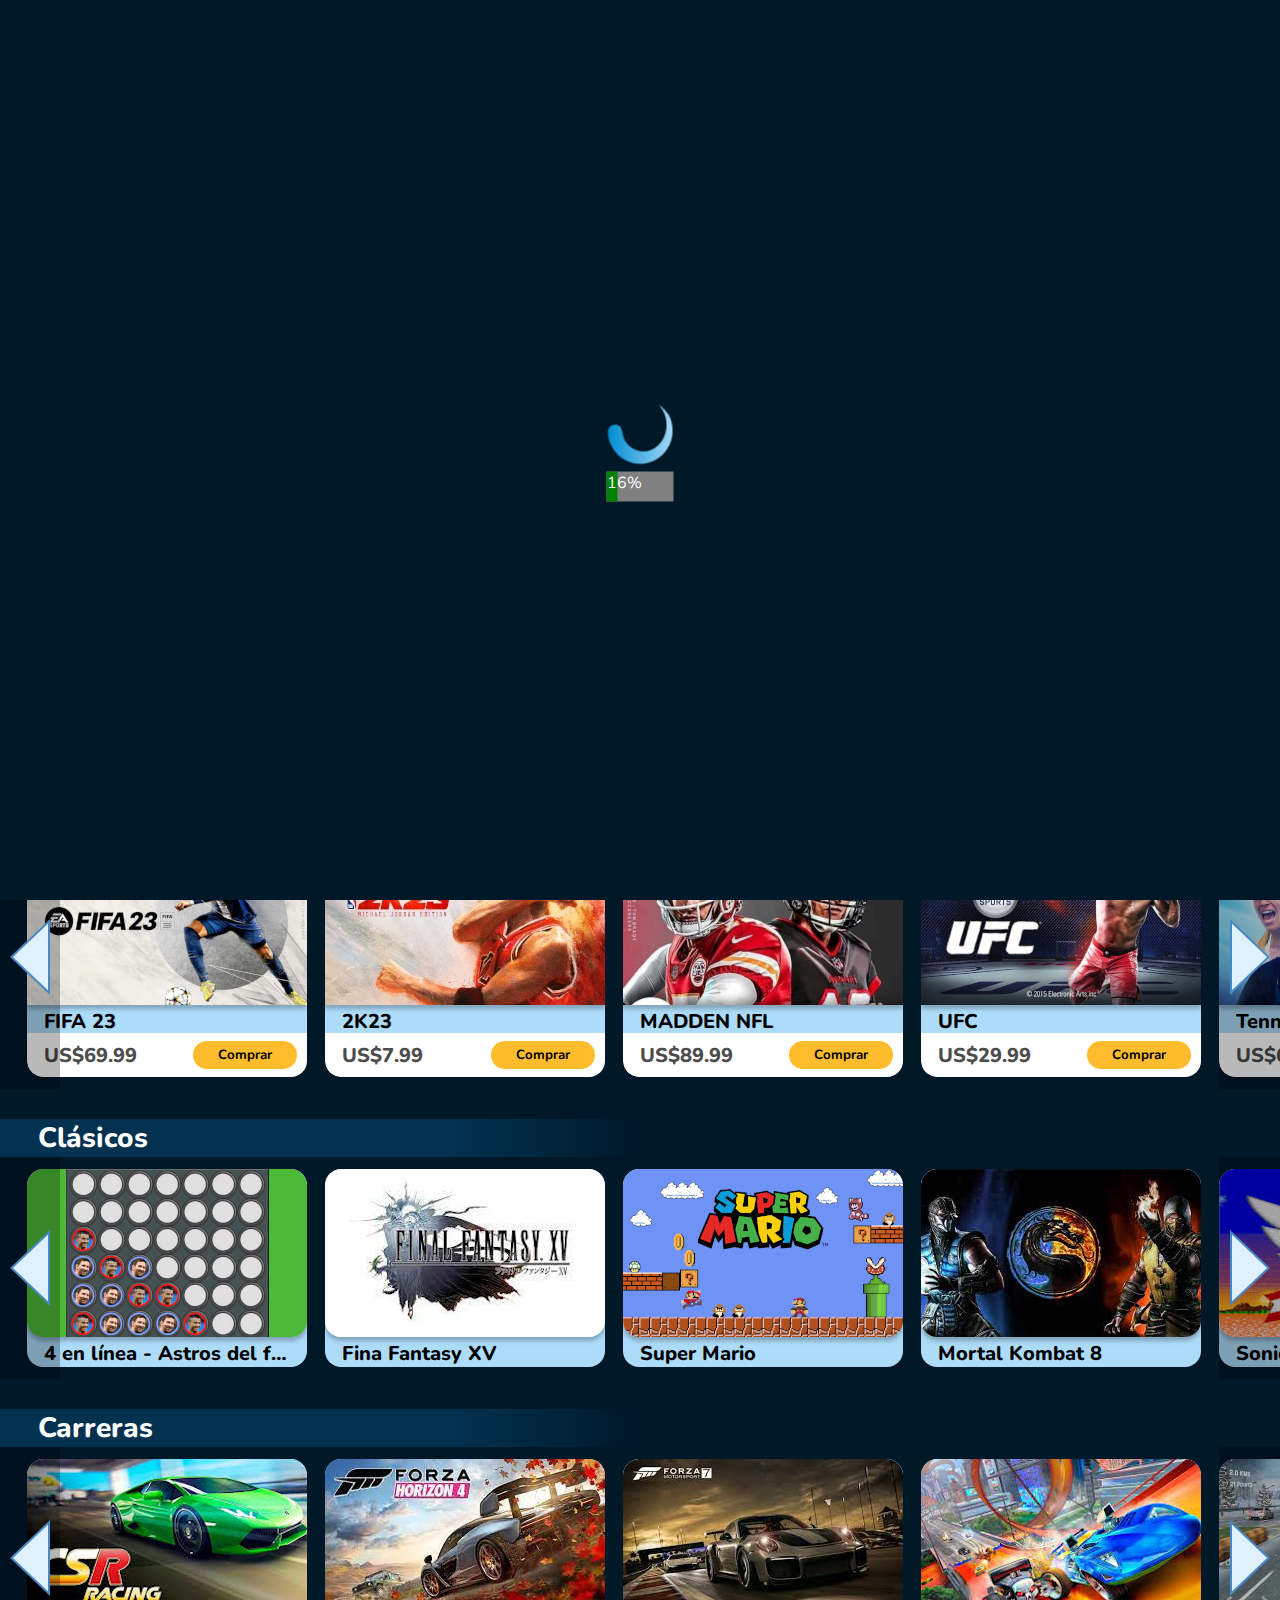
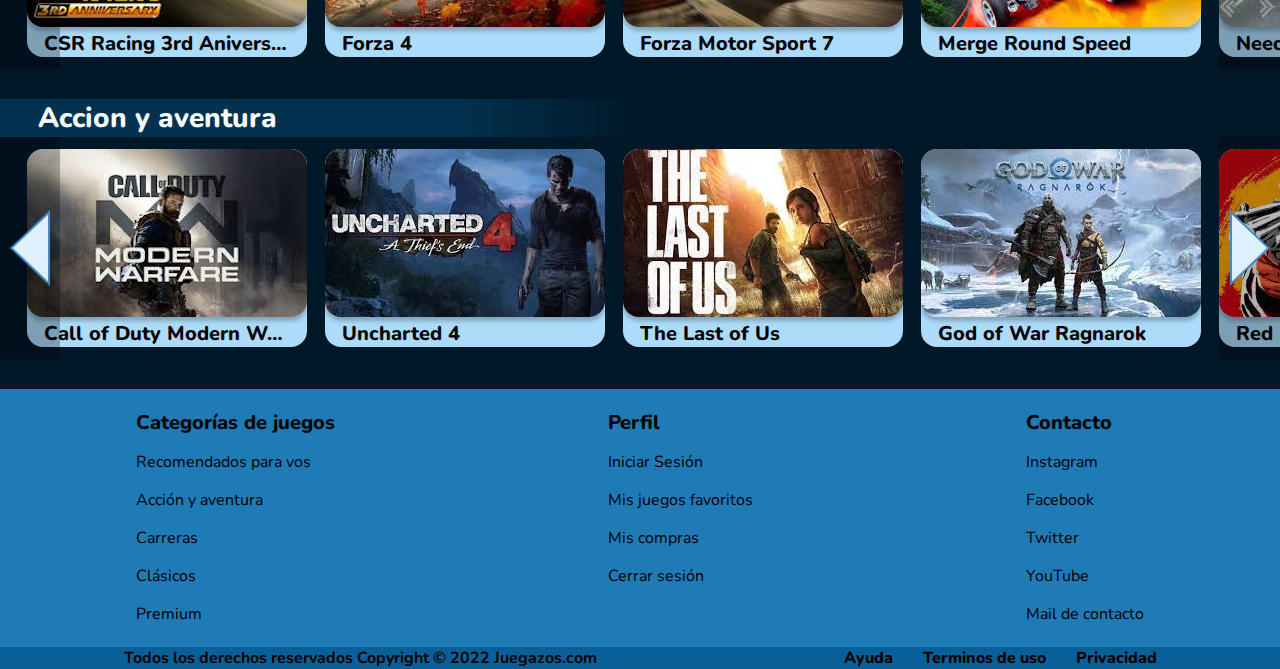
==== commit f010d31f: "Se agrego animacion a boton y link al logo del home" ====
--- a/index.html
+++ b/index.html
@@ -11,14 +11,15 @@
 
 <body>
     <div class="loadingScreen">
+
         <div class="loading">
             <img class="rotate" src="images/icons/icons8-loading-67.png">
             <div id="myProgress">
-                <div id="myBar" class="normalBoldText">0%</div>
+                <div id="myBar">0%</div>
             </div>
         </div>
     </div>
-    <header class="ultrablur">
+    <header>
         <div class="divHeader1">
             <div class="menuHamburguesa">
                 <img class="mainmenubtn" src="images/icons/menuHamburguesa.png" alt="Menu Hamburguesa">
@@ -31,7 +32,7 @@
                     <a href="">2 jugadores</a>
                 </div>
             </div>
-            <img src="images/icons/logo.png" alt="logo de Juegazos" class="logo">
+            <a href="index.html"><img src="images/icons/logo.png" alt="logo de Juegazos" class="logo"></a>
         </div>
         <div class="divHeader2">
             <div class="buscador">
@@ -41,7 +42,7 @@
             <img src="images/icons/carrito.png" alt="Carrito de compras">
             <div class="menuPerfil">
                 <img class="imagenPerfil" src="images/icons/imagenperfil.png" alt="Imagen perfil">
-                <div class="menuPerfil-child hide">
+                <div class="menuPerfil-child hide2">
                     <a>Ver Perfil</a>
                     <a>Mis favoritos</a>
                     <a>Mis compras</a>
@@ -51,7 +52,7 @@
             </div>
         </div>
     </header>
-    <div class="divBody ultrablur">
+    <div class="divBody">
         <section class="lanzamiento">
             <h1>Proximo Lanzamiento</h1>
             <div>
@@ -372,7 +373,6 @@
         <script type="text/javascript" src="js/burguerMenu.js"></script>
         <script type="text/javascript" src="js/menuPerfil.js"></script>
         <script type="text/javascript" src="js/loading.js"></script>
-    </div>
 </body>
 
 </html>--- a/css/style.css
+++ b/css/style.css
@@ -262,6 +262,9 @@
     background-color: var(--acentoLuz3);
     cursor: pointer;
 }
+button:active{
+    background-color: var(--acentoSombra3);
+}
 a:hover{
     cursor: pointer;
 }
@@ -460,7 +463,40 @@
     width: 168px;
     height: 54px;
     margin-bottom: 20px;
-}
+
+    position: relative;
+    z-index: 1;
+    overflow: hidden;
+    display: inline-block;
+}
+.btnReservar:hover h2{
+    color: white;
+}
+.btnReservar:after{
+   content: "";
+  background: var(--acentoSombra3);
+  position: absolute;
+  z-index: -1;
+  padding: 16px 20px;
+  display: block;
+  top: 0;
+  bottom: 0;
+  left: -100%;
+  right: 100%;
+  -webkit-transition: all 0.35s;
+  transition: all 0.35s; 
+}
+
+.btnReservar:hover::after {
+  left: 0;
+  right: 0;
+  top: 0;
+  bottom: 0;
+  -webkit-transition: all 0.35s;
+  transition: all 0.35s;
+}
+
+
 .logoJuego{
     margin-top: 20px;
 }
@@ -508,13 +544,13 @@
 
 .content-imagenes:hover{
     animation-play-state: paused;
-    filter: brightness(1.10);
 }
 
 @keyframes imagenes {
     0% {background-position: 0;}
     100% {background-position: -5000px;}
 }
+
 
 
 .disponible{
@@ -667,6 +703,12 @@
     -webkit-transition: all 0.7s ease;
     transition: all 0.7s ease;
 }
+/* .personaje img:hover{
+    -webkit-transform: rotateY(180deg);
+    -webkit-transform-style: preserve-3d;
+    transform: rotateY(180deg);
+    transform-style: preserve-3d;
+} */
 .personaje:hover{
     -webkit-transform:scale(1.3);
     transform: scale(1.2);
@@ -846,48 +888,42 @@
 .hide {
     visibility: hidden;
 }
-.ultrablur {
-    filter: blur(20px) brightness(20%);
+.hide2{
+    visibility: hidden;
 }
 .text{
     padding: 5px 0 0 5px;
     color: black;
 }
+
+
 .loadingScreen{
     width: 100%;
     height: 100%;
     position: absolute;
     z-index: 2;
+    background-color: var(--primarioSombra3);
 }
 .loading{
-    display: flex;
-    align-items: center;
-    flex-direction: column;
     position: absolute;
     left: 50%;
     top: 50%;
     z-index: 2;
     transform: translate(-50%,-50%);
 }
-
 #myProgress {
-    width: 200px;
+    width: 100%;
     background-color: grey;
-    overflow: hidden;
-    border-radius: 100px;
   }
-
-#myBar{
+  
+  #myBar {
     width: 1%;
-    height: 100%;
-    background-color: var(--primarioLuz2);
-    text-align: center;
-    color: black;
-}
+    height: 30px;
+    background-color: green;
+  }
 
 .rotate {
     animation: rotation 2s infinite linear;
-    left: 50%;
   }
 
   @keyframes rotation {
@@ -912,14 +948,6 @@
     .contenidoLanzamiento{
         border-radius: 0px 0px 20px 20px;
     }
-    /*.slides-container {
-        margin-left: 35px;
-        margin-right: 35px;
-    }*/
-    /*.slide-arrow {
-        padding-left: 0px;
-        padding-right: 0px;
-    }*/
     .slide-arrow img{
         height: 60px;
     }
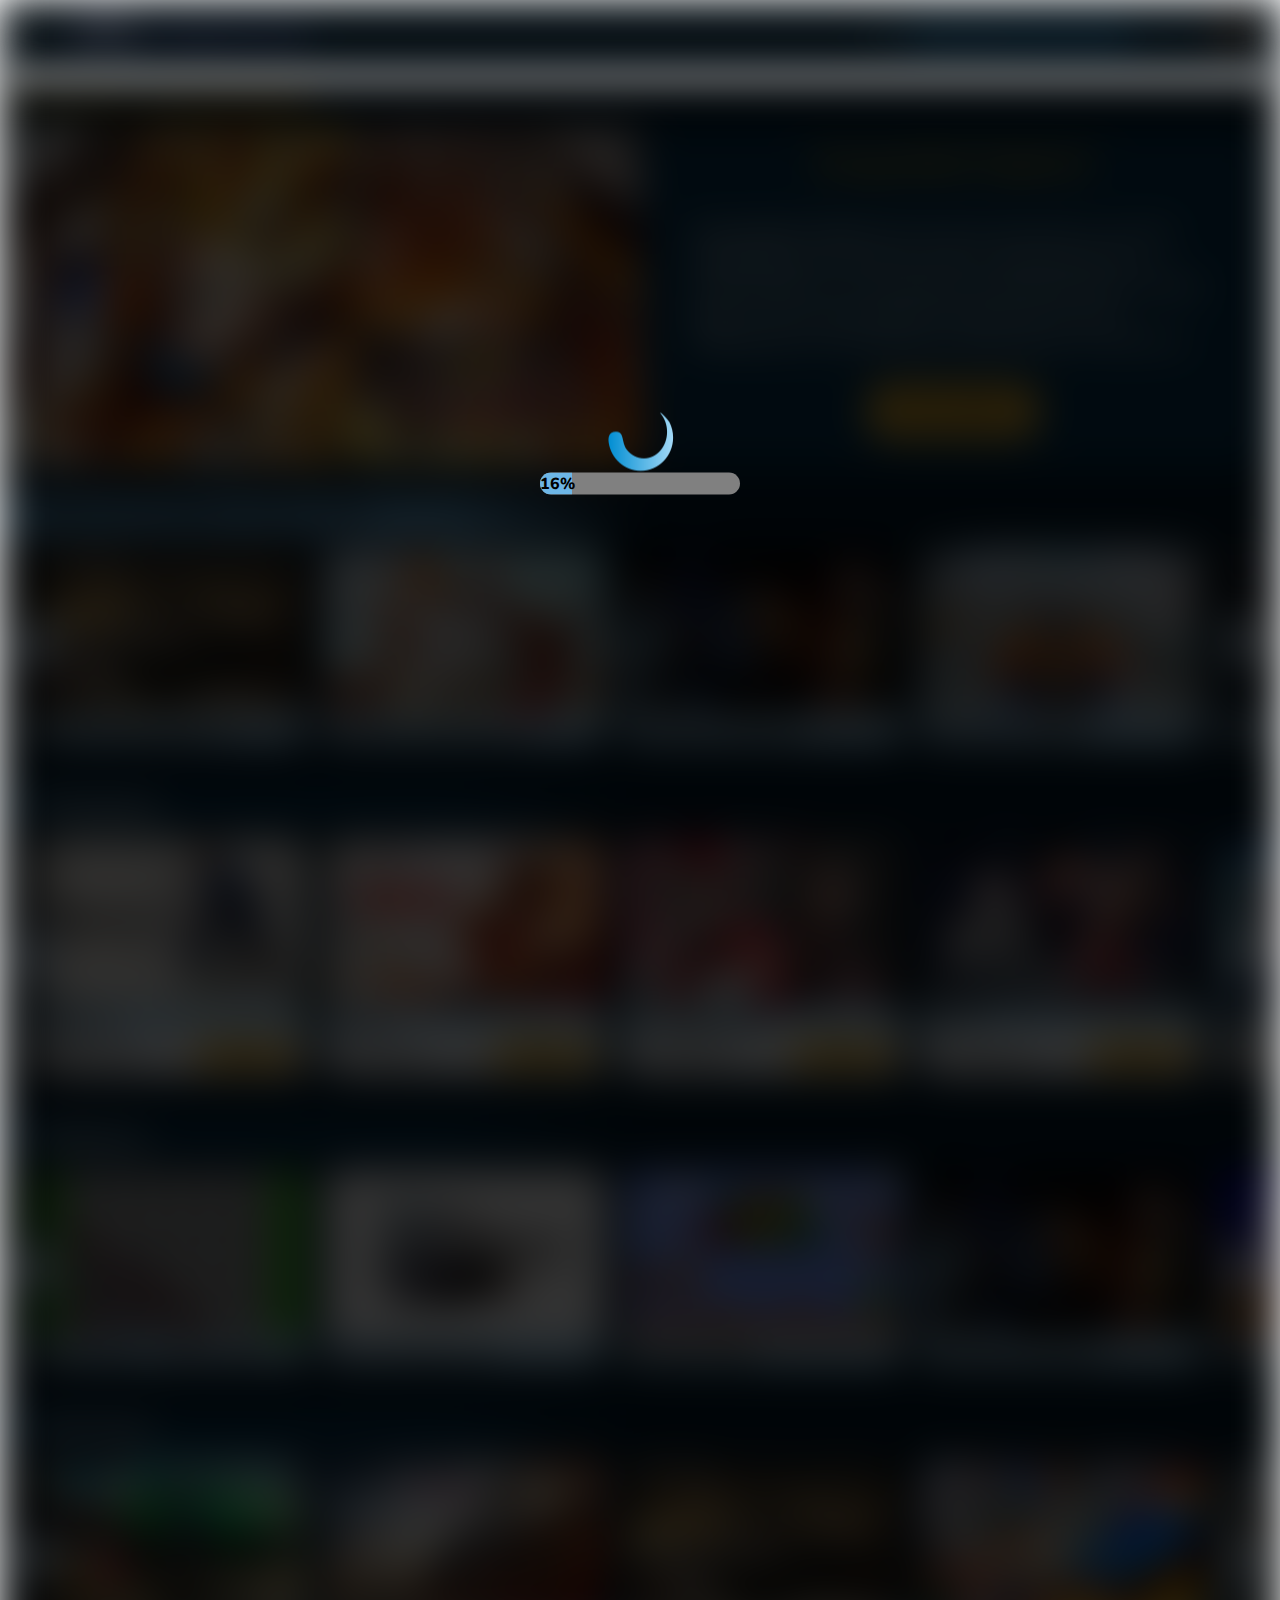
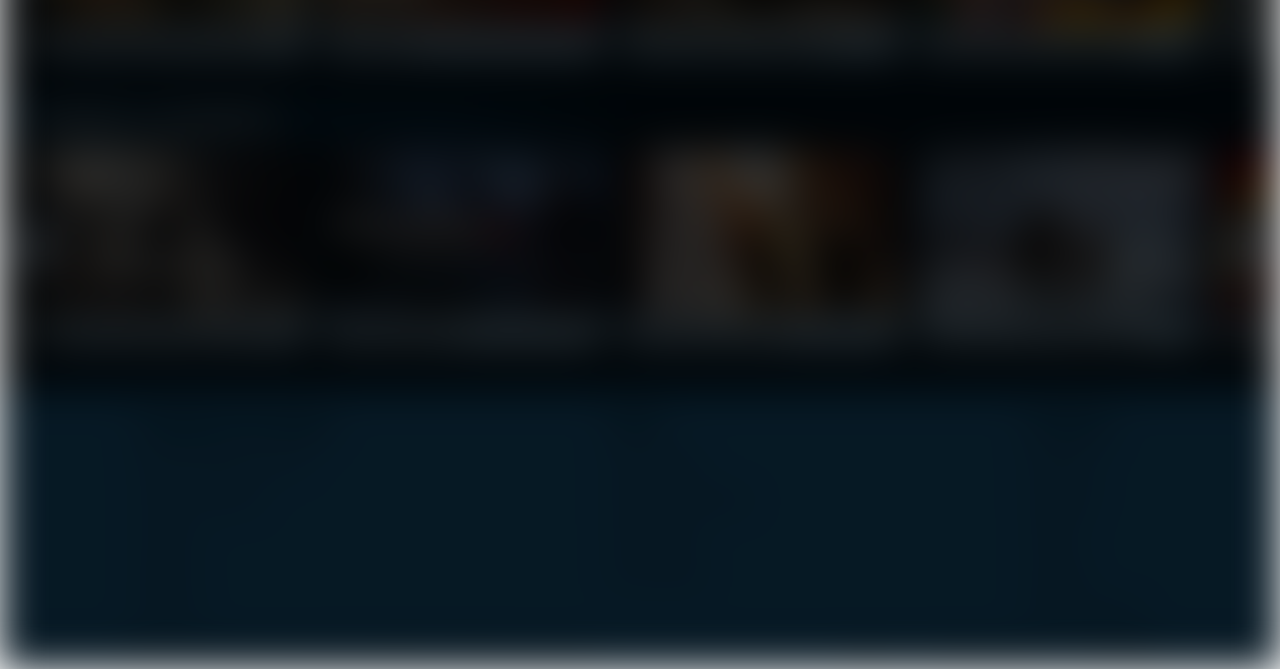
==== commit 92e8f99d: "Merge branch 'gh-pages' of https://github.com/galeguay/entregable_practico2" ====
--- a/index.html
+++ b/index.html
@@ -11,15 +11,14 @@
 
 <body>
     <div class="loadingScreen">
-
         <div class="loading">
             <img class="rotate" src="images/icons/icons8-loading-67.png">
             <div id="myProgress">
-                <div id="myBar">0%</div>
+                <div id="myBar" class="normalBoldText">0%</div>
             </div>
         </div>
     </div>
-    <header>
+    <header class="ultrablur">
         <div class="divHeader1">
             <div class="menuHamburguesa">
                 <img class="mainmenubtn" src="images/icons/menuHamburguesa.png" alt="Menu Hamburguesa">
@@ -42,7 +41,7 @@
             <img src="images/icons/carrito.png" alt="Carrito de compras">
             <div class="menuPerfil">
                 <img class="imagenPerfil" src="images/icons/imagenperfil.png" alt="Imagen perfil">
-                <div class="menuPerfil-child hide2">
+                <div class="menuPerfil-child hide">
                     <a>Ver Perfil</a>
                     <a>Mis favoritos</a>
                     <a>Mis compras</a>
@@ -52,7 +51,7 @@
             </div>
         </div>
     </header>
-    <div class="divBody">
+    <div class="divBody ultrablur">
         <section class="lanzamiento">
             <h1>Proximo Lanzamiento</h1>
             <div>
@@ -373,6 +372,7 @@
         <script type="text/javascript" src="js/burguerMenu.js"></script>
         <script type="text/javascript" src="js/menuPerfil.js"></script>
         <script type="text/javascript" src="js/loading.js"></script>
+    </div>
 </body>
 
 </html>--- a/css/style.css
+++ b/css/style.css
@@ -888,42 +888,48 @@
 .hide {
     visibility: hidden;
 }
-.hide2{
-    visibility: hidden;
+.ultrablur {
+    filter: blur(20px) brightness(20%);
 }
 .text{
     padding: 5px 0 0 5px;
     color: black;
 }
-
-
 .loadingScreen{
     width: 100%;
     height: 100%;
     position: absolute;
     z-index: 2;
-    background-color: var(--primarioSombra3);
 }
 .loading{
+    display: flex;
+    align-items: center;
+    flex-direction: column;
     position: absolute;
     left: 50%;
     top: 50%;
     z-index: 2;
     transform: translate(-50%,-50%);
 }
+
 #myProgress {
-    width: 100%;
+    width: 200px;
     background-color: grey;
+    overflow: hidden;
+    border-radius: 100px;
   }
-  
-  #myBar {
+
+#myBar{
     width: 1%;
-    height: 30px;
-    background-color: green;
-  }
+    height: 100%;
+    background-color: var(--primarioLuz2);
+    text-align: center;
+    color: black;
+}
 
 .rotate {
     animation: rotation 2s infinite linear;
+    left: 50%;
   }
 
   @keyframes rotation {
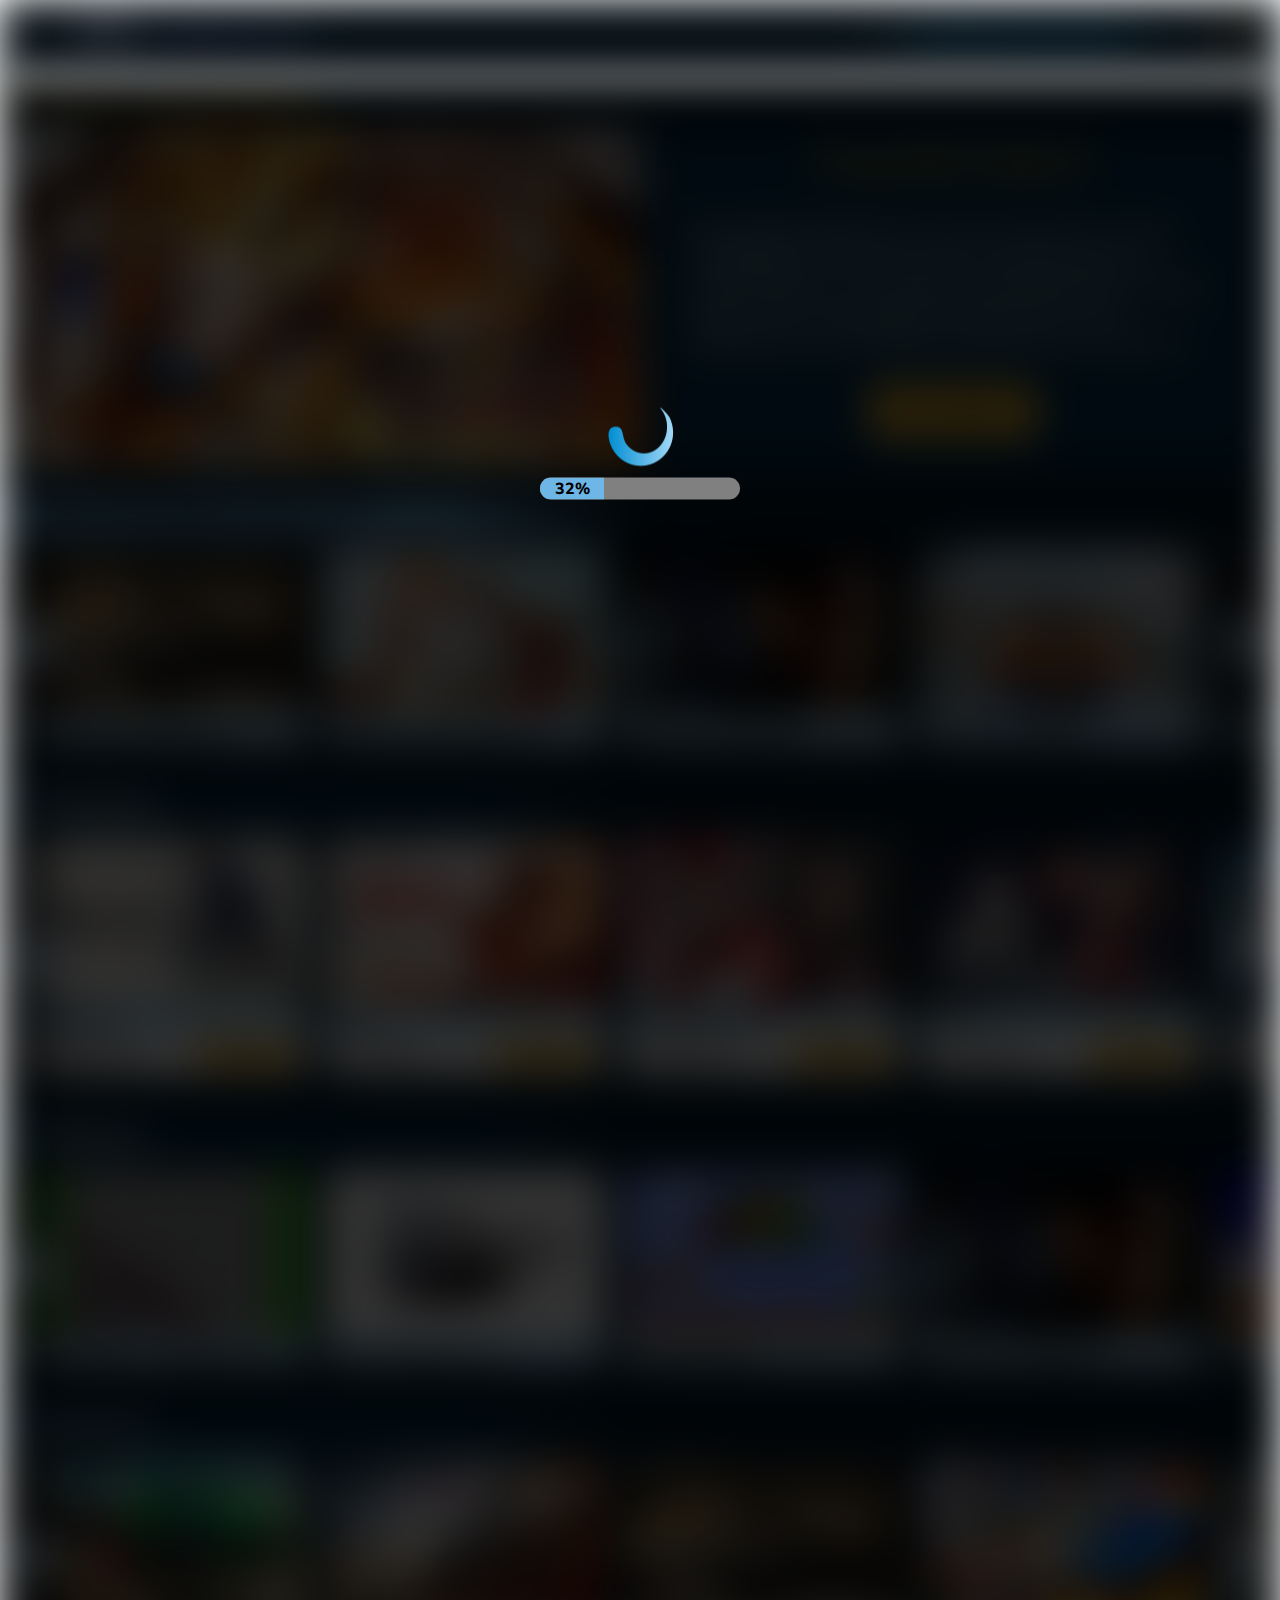
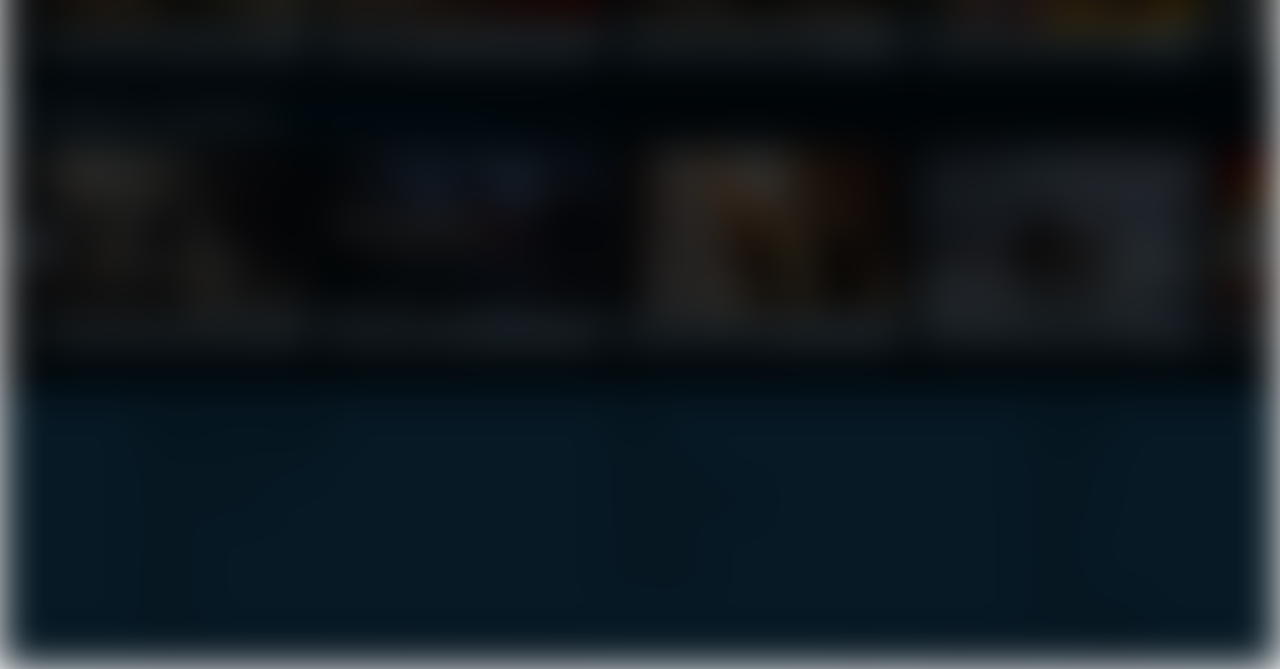
==== commit 2a989f13: "Cambios" ====
--- a/index.html
+++ b/index.html
@@ -41,7 +41,7 @@
             <img src="images/icons/carrito.png" alt="Carrito de compras">
             <div class="menuPerfil">
                 <img class="imagenPerfil" src="images/icons/imagenperfil.png" alt="Imagen perfil">
-                <div class="menuPerfil-child hide">
+                <div class="menuPerfil-child hide2">
                     <a>Ver Perfil</a>
                     <a>Mis favoritos</a>
                     <a>Mis compras</a>
--- a/css/style.css
+++ b/css/style.css
@@ -144,7 +144,8 @@
     display: flex;
     flex-direction: column;
     position: absolute;
-    top: 70px; left: 1050px;
+    top: 70px;
+    right: 0;
     align-items: center;
     background-color: var(--primarioSombra1);
     width: 300px;
@@ -275,7 +276,14 @@
     height: 54px;
     border-radius: 17px;
     margin-bottom: 20px;
-}
+    border-color: var(--acento);
+    box-shadow: 0 0 40px 40px var(--acento) inset, 0 0 0 0 var(--acento);
+    -webkit-transition: all 150ms ease-in-out;
+    transition: all 150ms ease-in-out;
+}
+.btn-masinfo:hover {
+    box-shadow: 0 0 10px 0 var(--acentoLuz1) inset, 0 0 10px 4px var(--acentoLuz1);
+  }
 
 button h2{
     color: black;
@@ -375,6 +383,9 @@
     width: 30px;
     height: 30px;
 }
+a.iconButton:hover{
+    text-decoration: none;
+}
 
 .game-description .descriptionButtons{
     display: flex;
@@ -421,6 +432,12 @@
     display: flex;
     justify-content: space-around;
     background-color: var(--primario);
+    padding-left: 20px;
+    padding-right: 20px;
+}
+.item1, .item2{
+    padding-left: 15px;
+    padding-right: 15px;
 }
 .item1{
     font-weight: bold;
@@ -463,37 +480,23 @@
     width: 168px;
     height: 54px;
     margin-bottom: 20px;
-
     position: relative;
     z-index: 1;
     overflow: hidden;
     display: inline-block;
 }
-.btnReservar:hover h2{
-    color: white;
-}
-.btnReservar:after{
-   content: "";
-  background: var(--acentoSombra3);
-  position: absolute;
-  z-index: -1;
-  padding: 16px 20px;
-  display: block;
-  top: 0;
-  bottom: 0;
-  left: -100%;
-  right: 100%;
-  -webkit-transition: all 0.35s;
-  transition: all 0.35s; 
-}
-
-.btnReservar:hover::after {
-  left: 0;
-  right: 0;
-  top: 0;
-  bottom: 0;
-  -webkit-transition: all 0.35s;
-  transition: all 0.35s;
+
+.btnReservar {
+    border-color: var(--acento);
+    background-image: -webkit-linear-gradient(45deg, var(--acentoLuz2) 50%, transparent 50%);
+    background-image: linear-gradient(45deg, var(--acentoLuz2) 50%, transparent 50%);
+    background-position: 100%;
+    background-size: 400%;
+    -webkit-transition: background 300ms ease-in-out;
+    transition: background 300ms ease-in-out;
+}
+.btnReservar:active{
+    box-shadow: 0 0 10px 0 var(--acentoLuz1) inset, 0 0 10px 4px var(--acentoLuz1);
 }
 
 
@@ -532,27 +535,6 @@
     justify-content: center;
     align-items: center;
 }
-
-.content-imagenes{
-    width: 1000px;
-    height: 550px;
-    margin: 15px 0 15px 0;
-    position: relative;
-    background: url(../images/DragonBall/imagenCarrusel.png) repeat-x;
-    animation: imagenes 10s steps(5) infinite;
-}
-
-.content-imagenes:hover{
-    animation-play-state: paused;
-}
-
-@keyframes imagenes {
-    0% {background-position: 0;}
-    100% {background-position: -5000px;}
-}
-
-
-
 .disponible{
     display: flex;
     justify-content: center;
@@ -561,12 +543,80 @@
     padding-bottom: 20px;
 }
 
-.sectionImagenes{
+.gallery-rotate {
+    padding: 20px 0 20px 0;
+    left: 0;
+    right: 0;
+    margin: auto;
+    width: 80%;
+    height: 250px;
+    transform-style: preserve-3d;
+    animation: roter 30s linear infinite;
+}
+.gallery-rotate:hover {
+animation-play-state: paused;
+}
+@keyframes roter {
+from {
+    transform: rotateY(0deg);
+}
+to {
+    transform: rotateY(360deg);
+}
+}
+.items {
+position: absolute;
+width: 400px;
+height: 250px;
+border: 2px solid #333;
+}
+.items:hover img {
+transform: scale(1.3);
+box-shadow: 0px 0px 20px rgba(255,255,255,0.8);
+}
+.items img {
+height: 100%;
+width: 100%;
+transition: all 3s ease;
+}
+
+.items:first-child {
+transform: rotateY(calc(40deg * 1)) translateZ(600px);
+}
+.items:nth-child(2) {
+transform: rotateY(calc(40deg * 2)) translateZ(600px);
+}
+.items:nth-child(3) {
+transform: rotateY(calc(40deg * 3)) translateZ(600px);
+}
+.items:nth-child(4) {
+transform: rotateY(calc(40deg * 4)) translateZ(600px);
+}
+.items:nth-child(5) {
+transform: rotateY(calc(40deg * 5)) translateZ(600px);
+}
+.items:nth-child(6) {
+transform: rotateY(calc(40deg * 6)) translateZ(600px);
+}
+.items:nth-child(7) {
+transform: rotateY(calc(40deg * 7)) translateZ(600px);
+}
+.items:nth-child(8) {
+transform: rotateY(calc(40deg * 8)) translateZ(600px);
+}
+.items:nth-child(9) {
+transform: rotateY(calc(40deg * 9)) translateZ(600px);
+}
+
+.gallery-rotate{
+    display: flex;
+    justify-content: center;
+}
+
+.gallery-rotate{
     margin-bottom: 10px;
 }
-.divImagenes > img{
-    margin-top: 15px;
-}
+
 .descripcion{
     display: flex;
     flex-direction: column;
@@ -582,13 +632,7 @@
     row-gap: 15px;
 }
 
-.divImagenes > img{
-    width: 1000px;
-}
-.divImagenes{
-    display: flex;
-    justify-content: center;
-}
+
 
 .features{
     margin: 20px 10px 20px 10px;
@@ -635,7 +679,7 @@
     background-repeat: no-repeat;
     background-attachment: fixed;
     background-size: 1366px;
-    height: 2800px;
+    height: 2500px;
 }
 .descripcion, .historia{
     max-width: 1280px;
@@ -833,10 +877,27 @@
     margin-left: 10px;
 }
 .gameMedia{
+    margin-left: 10px;
     width: fit-content;
     padding: 10px 10px 5px 10px;
     background-color: rgba(0, 0, 0, 0.20);
 }
+.gameMedia img{
+    filter: blur(1px) grayscale(100%);
+    border-radius: 10px;
+}
+.gameMedia img:hover{
+    animation: 0.5s ease-in example forwards;
+    position: relative;
+    z-index: 1;
+}
+
+@keyframes example {
+    to {filter: blur(0px) grayscale(0%);
+        transform: scale(1.4) rotateX(360deg);
+        border-radius: 0px;
+        box-shadow: 0px 0px 50px 20px black}
+  }
 
 .seccionComentarios h2{
     margin-bottom: 10px;
@@ -886,6 +947,9 @@
     border-radius: 10px;
 }
 .hide {
+    visibility: hidden;
+}
+.hide2 {
     visibility: hidden;
 }
 .ultrablur {
@@ -928,6 +992,7 @@
 }
 
 .rotate {
+    margin-bottom: 10px;
     animation: rotation 2s infinite linear;
     left: 50%;
   }
@@ -941,6 +1006,7 @@
   }
 }
 
+
 @media only screen and (max-width: 600px){
     .lanzamiento div{
         display: flex;
@@ -970,14 +1036,19 @@
         width: auto;
     }
     .div-footer1{
-        flex-direction: column;
+        display: flex;
+        flex-wrap: wrap;
         height: auto;
         width: auto;
         margin: 20px;
     }
+    footer .div-footer1 {
+        justify-content: space-between;
+    }
 
     .div-footer1 section{
-        row-gap: 10px;
+        row-gap: 0px;
+        margin: 10px;
     }
 
     .div-footer1 section ul{
@@ -999,6 +1070,9 @@
     .div-footer2 .item2{
         margin-bottom: 10px;
     }
+    .div-footer2 .item1{
+        text-align: center;
+    }
     .divHeader1{
         margin-left: 5px;
         column-gap: 10px;
@@ -1049,4 +1123,7 @@
         width: 100%;
         background: linear-gradient(90deg, var(--primarioLuz2) 35%, rgb(0,24,40,1) 95%);
     }
-}
+    .menuPerfil-child {
+        top: 140px;
+    }
+}
